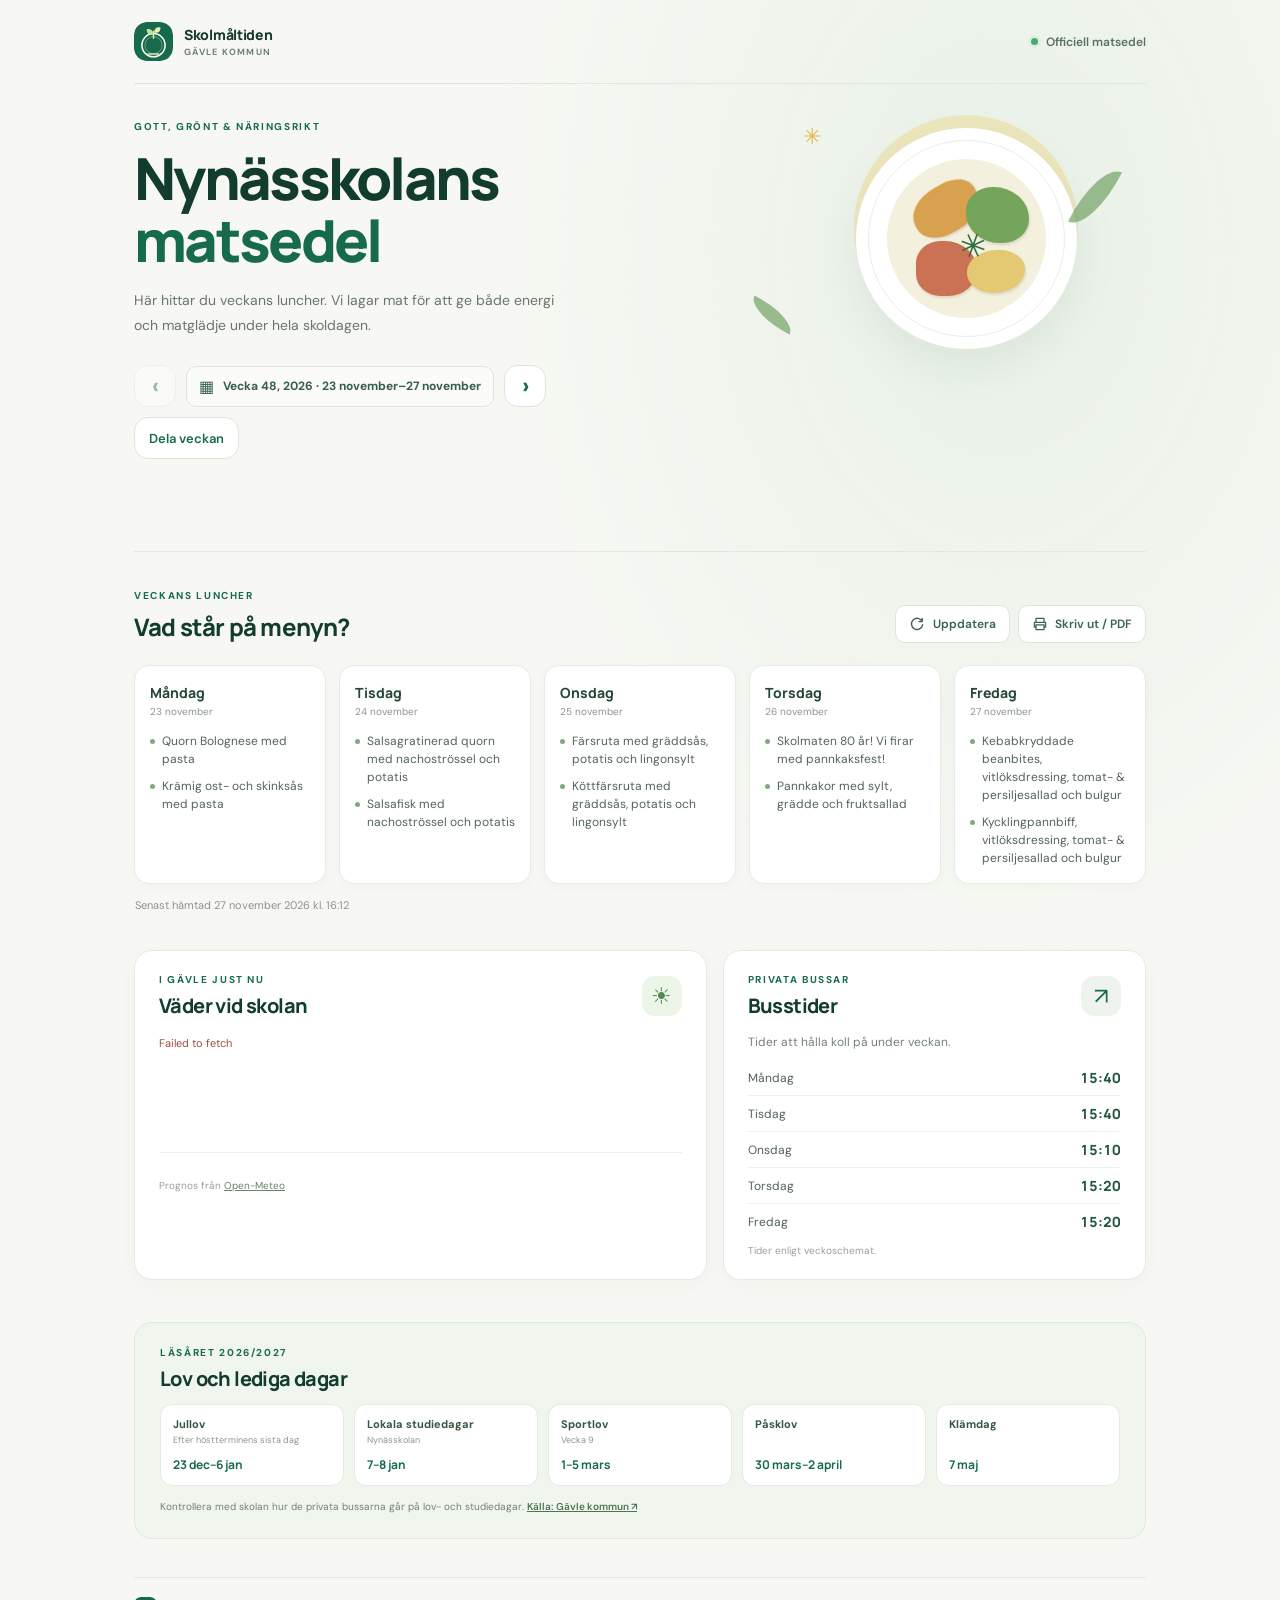
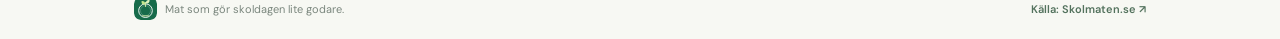
==== index.html @ 7d0b0ed1 "Improve Windows high contrast accessibility" ====
<!doctype html>
<html lang="sv">
<head>
  <meta charset="utf-8">
  <meta name="viewport" content="width=device-width, initial-scale=1">
  <meta name="theme-color" content="#176b4a">
  <link rel="icon" href="assets/nynas-logo.svg" type="image/svg+xml">
  <meta name="description" content="Veckans matsedel för Nynässkolan i Gävle.">
  <title>Matsedel · Nynässkolan</title>
  <link rel="preconnect" href="https://fonts.googleapis.com">
  <link rel="preconnect" href="https://fonts.gstatic.com" crossorigin>
  <link href="https://fonts.googleapis.com/css2?family=DM+Sans:wght@400;500;600;700&family=Manrope:wght@400;500;600;700;800&display=swap" rel="stylesheet">
  <link rel="stylesheet" href="styles.css?v=2026-11-27-high-contrast">
  <script src="app.js?v=2026-11-27-high-contrast" defer></script>
</head>
<body>
  <main class="shell">
    <header class="topbar">
      <a class="brand" href="./" aria-label="Nynässkolans matsedel, startsida">
        <span class="brand-mark" aria-hidden="true"><img src="assets/nynas-logo.svg" alt=""></span>
        <span class="brand-copy"><strong>Skolmåltiden</strong><small>GÄVLE KOMMUN</small></span>
      </a>
      <span class="live"><span></span> Officiell matsedel</span>
    </header>

    <section class="hero" aria-labelledby="page-title">
      <div class="hero-copy">
        <p class="eyebrow">GOTT, GRÖNT &amp; NÄRINGSRIKT</p>
        <h1 id="page-title">Nynässkolans<br><span>matsedel</span></h1>
        <p class="intro">Här hittar du veckans luncher. Vi lagar mat för att ge både energi och matglädje under hela skoldagen.</p>
        <div class="week-picker" aria-label="Välj matsedelsvecka"><button id="previous-week" class="week-arrow" type="button" aria-label="Visa föregående publicerade vecka" disabled>‹</button><div class="week-label"><span class="calendar-icon" aria-hidden="true">▦</span><span id="week-label" aria-live="polite" aria-atomic="true">Hämtar veckans meny…</span></div><button id="next-week" class="week-arrow" type="button" aria-label="Visa nästa publicerade vecka" disabled>›</button><button id="current-week-button" class="current-week-button" type="button" hidden>Den här veckan</button><button id="week-share-button" class="week-share-button" type="button" aria-label="Kopiera länk till den här veckan">Dela veckan</button></div><p id="week-notice" class="week-notice" aria-live="polite"></p><p id="week-share-status" class="week-share-status" role="status" aria-live="polite"></p>
      </div>
      <div class="hero-art" aria-hidden="true">
        <div class="sun"></div><div class="plate"><div class="plate-inner"><span class="food food-one"></span><span class="food food-two"></span><span class="food food-three"></span><span class="food food-four"></span><span class="herb">✳</span></div></div>
        <div class="leaf leaf-one"></div><div class="leaf leaf-two"></div><div class="sparkle">✳</div>
      </div>
    </section>

    <section class="menu-section" aria-labelledby="menu-heading">
      <div class="section-heading"><div><p class="eyebrow">VECKANS LUNCHER</p><h2 id="menu-heading">Vad står på menyn?</h2></div><button id="refresh-button" class="refresh" type="button" aria-label="Uppdatera matsedel och väder"><svg viewBox="0 0 20 20" aria-hidden="true"><path d="M16.5 7A7 7 0 1 0 17 11M16.5 3v4h-4"/></svg><span>Uppdatera</span></button><button id="print-button" class="print-button" type="button" aria-label="Skriv ut matsedeln eller spara som PDF"><svg viewBox="0 0 20 20" aria-hidden="true"><path d="M5 7V3h10v4M5 14H3V8h14v6h-2M5 11h10v6H5z"/></svg><span>Skriv ut / PDF</span></button></div>
      <div id="status" class="status" role="status" aria-live="polite"><span class="spinner"></span> Hämtar senaste matsedeln…</div>
      <div id="menu-grid" class="menu-grid" aria-live="polite"></div>
      <p id="last-updated" class="last-updated"></p>
    </section>

    <section class="extras-section" aria-label="Väder och busstider">
      <div class="extras-grid">
        <section class="info-panel weather-panel" aria-labelledby="weather-heading">
          <div class="panel-heading"><div><p class="eyebrow">I GÄVLE JUST NU</p><h2 id="weather-heading">Väder vid skolan</h2></div><span class="weather-mark" aria-hidden="true">☀</span></div>
          <p id="weather-status" class="weather-status" role="status" aria-live="polite"><span class="spinner"></span> Hämtar vädret…</p>
          <div id="weather-current" class="weather-current"></div>
          <div id="weather-forecast" class="weather-forecast"></div>
          <p class="weather-credit">Prognos från <a href="https://open-meteo.com/" target="_blank" rel="noopener">Open-Meteo</a></p>
        </section>
        <section class="info-panel bus-panel" aria-labelledby="bus-heading">
          <div class="panel-heading"><div><p class="eyebrow">PRIVATA BUSSAR</p><h2 id="bus-heading">Busstider</h2></div><span class="bus-mark" aria-hidden="true">↗</span></div>
          <p class="bus-intro">Tider att hålla koll på under veckan.</p>
          <ul class="bus-list">
            <li><span>Måndag</span><time>15:40</time></li>
            <li><span>Tisdag</span><time>15:40</time></li>
            <li><span>Onsdag</span><time>15:10</time></li>
            <li><span>Torsdag</span><time>15:20</time></li>
            <li><span>Fredag</span><time>15:20</time></li>
          </ul>
          <p class="bus-note">Tider enligt veckoschemat.</p>
        </section>
      </div>
    </section>

    <section class="calendar-section" aria-labelledby="calendar-heading">
      <div class="calendar-panel">
        <div class="section-heading calendar-heading"><div><p class="eyebrow">LÄSÅRET 2026/2027</p><h2 id="calendar-heading">Lov och lediga dagar</h2></div></div>
        <ul class="holiday-list">
          <li><span><strong>Jullov</strong><small>Efter höstterminens sista dag</small></span><time datetime="2026-12-23">23 dec–6 jan</time></li>
          <li><span><strong>Lokala studiedagar</strong><small>Nynässkolan</small></span><time datetime="2027-01-07">7–8 jan</time></li>
          <li><span><strong>Sportlov</strong><small>Vecka 9</small></span><time datetime="2027-03-01">1–5 mars</time></li>
          <li><span><strong>Påsklov</strong></span><time datetime="2027-03-30">30 mars–2 april</time></li>
          <li><span><strong>Klämdag</strong></span><time datetime="2027-05-07">7 maj</time></li>
        </ul>
        <p class="calendar-note">Kontrollera med skolan hur de privata bussarna går på lov- och studiedagar. <a href="https://www.gavle.se/utbildning-och-barnomsorg/grundskola-och-anpassad-grundskola/lov-ledigheter-och-franvaro-inom-grundskola-och-anpassad-grundskola/lasarsdata/" target="_blank" rel="noopener">Källa: Gävle kommun ↗</a></p>
      </div>
    </section>

    <footer><img class="footer-logo" src="assets/nynas-logo.svg" alt=""><span>Mat som gör skoldagen lite godare.</span><a href="https://skolmaten.se/api/4/rss/week/nynasskolan?locale=sv" target="_blank" rel="noopener">Källa: Skolmaten.se ↗</a></footer>
  </main>
</body>
</html>
---- styles.css ----
:root{font-family:"DM Sans",sans-serif;color:#173b2e;background:#f7f8f3;font-synthesis:none;text-rendering:optimizeLegibility;--green:#176b4a;--deep:#123d2e;--muted:#748078;--line:#e6eae3}*{box-sizing:border-box}body{margin:0;min-width:320px;background:radial-gradient(ellipse at 78% 15%,#e8f1e7 0,transparent 36%),#f7f8f3}.shell{max-width:1120px;margin:auto;padding:0 54px}.topbar{height:84px;display:flex;align-items:center;justify-content:space-between;border-bottom:1px solid #dfe7dc}.brand{display:flex;align-items:center;gap:11px;color:inherit;text-decoration:none}.brand-mark{display:grid;place-items:center;width:39px;height:39px;background:#e2eee3;border-radius:13px}.brand-mark svg{width:23px;stroke:var(--green);stroke-width:2;fill:none;stroke-linecap:round;stroke-linejoin:round}.brand-copy{display:flex;flex-direction:column;gap:2px}.brand-copy strong{font:800 14px Manrope,sans-serif;letter-spacing:-.3px}.brand-copy small{font-size:9px;letter-spacing:1.25px;color:#718078;font-weight:700}.live{display:flex;align-items:center;gap:8px;color:#597065;font-size:12px;font-weight:600}.live span{width:7px;height:7px;background:#51a774;border-radius:50%;box-shadow:0 0 0 3px #dcefe1}.hero{min-height:325px;display:flex;position:relative;align-items:center;overflow:hidden;border-bottom:1px solid #e0e8df}.hero-copy{position:relative;z-index:2;padding:36px 0 43px;max-width:510px}.eyebrow{margin:0 0 14px;color:var(--green);font-size:10px;font-weight:700;letter-spacing:1.65px}.hero h1{font:800 clamp(38px,5.2vw,58px)/1.07 Manrope,sans-serif;letter-spacing:-2.7px;margin:0;color:var(--deep)}.hero h1 span{color:var(--green)}.intro{max-width:440px;font-size:14px;line-height:1.75;color:#68766e;margin:17px 0 19px}.week-label{display:inline-flex;align-items:center;gap:9px;border:1px solid #dce6dc;border-radius:10px;background:#fff9;padding:9px 12px;color:#365e49;font-size:12px;font-weight:700}.calendar-icon{font-size:16px}.hero-art{position:absolute;width:410px;height:310px;right:11px;top:1px}.sun{position:absolute;width:224px;height:224px;background:#f0d887;border-radius:50%;top:30px;right:57px;opacity:.45}.plate{position:absolute;width:221px;height:221px;border-radius:50%;background:#fff;box-shadow:0 16px 45px #274b3014;right:58px;top:43px;display:grid;place-items:center}.plate:before{content:"";position:absolute;inset:12px;border:1px solid #e9eee7;border-radius:50%}.plate-inner{position:relative;width:159px;height:159px;border-radius:50%;background:#f4f0de;overflow:hidden}.food{position:absolute;display:block;border-radius:50%;filter:drop-shadow(1px 2px 1px #3d392222)}.food-one{width:70px;height:48px;background:#d8a14f;left:24px;top:26px;transform:rotate(-29deg);border-radius:50% 38% 48% 42%}.food-two{width:63px;height:56px;background:#75a55b;right:17px;top:28px;border-radius:42% 56% 42% 53%}.food-three{width:61px;height:55px;background:#cc7254;left:29px;bottom:22px;border-radius:42% 55% 50% 42%}.food-four{width:58px;height:43px;background:#e4c872;right:21px;bottom:25px;border-radius:52% 44% 55% 46%}.herb{position:absolute;left:72px;top:65px;font-size:33px;color:#336e45;transform:rotate(20deg)}.leaf{position:absolute;background:#78a66a;width:26px;height:68px;border-radius:100% 0 100% 0;opacity:.72;transform:rotate(27deg)}.leaf-one{right:27px;top:78px}.leaf-two{right:350px;top:196px;transform:rotate(-63deg) scale(.72)}.sparkle{position:absolute;right:314px;top:37px;color:#e0b94f;font-size:22px}.menu-section{padding:37px 0 32px}.section-heading{display:flex;align-items:end;justify-content:space-between;margin-bottom:22px}.section-heading .eyebrow{margin-bottom:8px}.section-heading h2{margin:0;font:750 24px Manrope,sans-serif;letter-spacing:-.8px;color:var(--deep)}.refresh{display:inline-flex;align-items:center;gap:8px;background:#fff;border:1px solid #dce5dd;border-radius:10px;padding:10px 13px;color:#37644b;font:600 12px "DM Sans",sans-serif;cursor:pointer;transition:all .18s}.refresh:hover{border-color:#89ad94;background:#f2f7f1}.refresh:disabled{opacity:.55;cursor:wait}.refresh svg{width:16px;height:16px;fill:none;stroke:currentColor;stroke-width:1.7;stroke-linecap:round;stroke-linejoin:round}.menu-grid{display:grid;grid-template-columns:repeat(5,minmax(0,1fr));gap:13px}.day-card{min-height:182px;background:#fff;border:1px solid #e7ebe5;border-radius:15px;padding:17px 15px 16px;box-shadow:0 3px 12px #193a2107;display:flex;flex-direction:column;transition:transform .2s,box-shadow .2s}.day-card:hover{transform:translateY(-3px);box-shadow:0 9px 22px #193a2110}.day-card.today{border-color:#a9cbb1;box-shadow:0 0 0 2px #e5f1e5}.day-top{display:flex;align-items:center;justify-content:space-between;margin-bottom:14px}.day-name{font:750 14px Manrope,sans-serif;color:#254837}.today-badge{font-size:9px;color:#fff;background:#39835c;padding:4px 7px;border-radius:99px;font-weight:700}.day-date{font-size:10px;color:#8a968d;margin-top:3px}.meal-list{list-style:none;padding:0;margin:0;display:flex;flex-direction:column;gap:9px}.meal-list li{font-size:12px;line-height:1.5;color:#53645a;padding-left:12px;position:relative}.meal-list li:before{content:"";position:absolute;left:0;top:.55em;width:5px;height:5px;border-radius:50%;background:#80aa7c}.day-empty{font-size:12px;line-height:1.6;color:#879188;margin:0}.status{margin:0 0 14px;padding:14px 16px;border-radius:11px;background:#edf4ed;color:#466850;font-size:13px;display:flex;align-items:center;gap:10px}.status:empty{display:none}.status.error{background:#fff0ec;color:#9d402d;border:1px solid #f3d2ca}.status.success{display:none}.spinner{width:15px;height:15px;border:2px solid #c8ddca;border-top-color:#39835c;border-radius:50%;animation:spin .8s linear infinite}@keyframes spin{to{transform:rotate(360deg)}}.last-updated{font-size:11px;color:#8a958c;margin:14px 1px 0;min-height:15px}footer{min-height:62px;border-top:1px solid #e0e8df;display:flex;align-items:center;gap:8px;color:#7b877e;font-size:11px}footer a{margin-left:auto;color:#53725d;text-decoration:none;font-weight:600}footer a:hover{text-decoration:underline}.footer-mark{color:#79a77d;font-size:16px}@media(max-width:900px){.shell{padding:0 32px}.hero-art{right:-67px;opacity:.75}.hero-copy{max-width:470px}.menu-grid{grid-template-columns:repeat(3,minmax(0,1fr))}}@media(max-width:620px){.shell{padding:0 19px}.topbar{height:70px}.live{font-size:10px}.hero{min-height:300px}.hero-copy{padding:31px 0 34px;max-width:100%}.hero h1{font-size:43px}.intro{max-width:365px;font-size:13px;padding-right:28px}.hero-art{width:250px;height:190px;right:-108px;top:42px;opacity:.22}.plate{width:172px;height:172px;right:40px;top:8px}.plate-inner{transform:scale(.77)}.sun{width:175px;height:175px;right:39px;top:2px}.menu-section{padding-top:30px}.section-heading h2{font-size:20px}.refresh{padding:9px 10px}.refresh span{display:none}.menu-grid{grid-template-columns:repeat(2,minmax(0,1fr));gap:10px}.day-card{min-height:174px;padding:15px 13px}.day-name{font-size:13px}.meal-list li{font-size:11px}footer{flex-wrap:wrap;padding:13px 0;line-height:1.5}footer a{margin-left:auto}}@media(max-width:370px){.hero h1{font-size:37px}.menu-grid{gap:8px}.day-card{padding:13px 11px}}

.extras-section{padding:5px 0 42px}.extras-grid{display:grid;grid-template-columns:1.15fr .85fr;gap:16px}.info-panel{background:#fff;border:1px solid #e5ebe3;border-radius:18px;padding:22px 24px;box-shadow:0 5px 20px #193a2108}.panel-heading{display:flex;align-items:center;justify-content:space-between}.panel-heading .eyebrow{margin:0 0 6px}.panel-heading h2{font:750 20px Manrope,sans-serif;letter-spacing:-.6px;color:var(--deep);margin:0}.weather-mark,.bus-mark{display:grid;place-items:center;width:40px;height:40px;border-radius:13px;background:#edf5e9;color:#518a55;font-size:23px}.bus-mark{background:#eef3ee;color:var(--green)}.weather-status{font-size:11px;color:#849188;margin:17px 0 9px;min-height:16px}.weather-error{color:#9a4d3f}.weather-current{display:flex;align-items:center;gap:15px;min-height:83px}.current-weather-icon{font-size:44px}.current-weather-detail{display:flex;align-items:baseline;gap:8px;flex-wrap:wrap}.current-weather-detail strong{font:800 32px Manrope,sans-serif;color:var(--deep);letter-spacing:-1.5px}.current-weather-detail span{font-size:13px;font-weight:700;color:#375a46}.current-weather-detail small{flex-basis:100%;font-size:11px;color:#7e8a81}.weather-forecast{display:grid;grid-template-columns:repeat(5,minmax(0,1fr));gap:6px;border-top:1px solid #edf0eb;padding-top:14px;margin-top:8px}.forecast-day{display:flex;flex-direction:column;align-items:center;gap:6px;color:#647269;font-size:10px}.forecast-day>span:first-child{text-transform:capitalize}.forecast-icon{font-size:19px}.forecast-temps{font-size:9px;color:#415d4b;font-weight:700;white-space:nowrap}.weather-credit,.bus-note{margin:12px 0 0;color:#96a098;font-size:10px}.weather-credit a{color:#66836d}.bus-intro{font-size:12px;color:#758279;margin:15px 0 10px}.bus-list{list-style:none;padding:0;margin:0}.bus-list li{display:flex;justify-content:space-between;align-items:center;padding:8px 0;border-bottom:1px solid #edf0eb;font-size:12px;color:#526258}.bus-list li:last-child{border-bottom:0}.bus-list time{font:750 14px Manrope,sans-serif;color:#24563d;font-variant-numeric:tabular-nums}.bus-note{margin-top:5px}
@media(max-width:700px){.extras-grid{grid-template-columns:1fr}.extras-section{padding-bottom:30px}.info-panel{padding:20px}.bus-list li{padding:10px 0}}

/* Extra actions and school calendar */
.print-button{display:inline-flex;align-items:center;gap:7px;background:#fff;border:1px solid #dce5dd;border-radius:10px;padding:10px 13px;color:#37644b;font:600 12px "DM Sans",sans-serif;cursor:pointer;transition:all .18s}.print-button:hover{border-color:#89ad94;background:#f2f7f1}.print-button svg{width:16px;height:16px;fill:none;stroke:currentColor;stroke-width:1.6;stroke-linecap:round;stroke-linejoin:round}.today-badge{font-size:8px;letter-spacing:.25px;padding:5px 7px;white-space:nowrap;background:#176b4a}.today.day-card{border:2px solid #75aa80;background:linear-gradient(180deg,#f5faf3,#fff 52%);box-shadow:0 0 0 3px #e2efe1,0 7px 18px #193a210c}.forecast-rain{font-size:9px;color:#688476;white-space:nowrap}.calendar-section{padding:0 0 38px}.calendar-panel{background:#f0f5ed;border:1px solid #e0e9dd;border-radius:18px;padding:23px 25px}.calendar-heading{margin-bottom:12px}.calendar-heading .eyebrow{margin-bottom:6px}.calendar-heading h2{font:750 20px Manrope,sans-serif;color:var(--deep);margin:0;letter-spacing:-.6px}.holiday-list{list-style:none;padding:0;margin:0;display:grid;grid-template-columns:repeat(5,minmax(0,1fr));gap:10px}.holiday-list li{min-height:78px;padding:12px;background:#fff;border:1px solid #e3eae1;border-radius:12px;display:flex;flex-direction:column;justify-content:space-between;gap:10px}.holiday-list li span{display:flex;flex-direction:column;gap:3px}.holiday-list strong{font-size:11px;color:#375541}.holiday-list small{font-size:9px;color:#8b978e}.holiday-list time{font:700 12px Manrope,sans-serif;color:#176b4a;white-space:nowrap}.calendar-note{margin:13px 0 0;font-size:10px;line-height:1.6;color:#738176}.calendar-note a{color:#4d7457;font-weight:600}.section-heading{gap:8px}.section-heading>div:first-child{margin-right:auto}
@media(max-width:900px){.holiday-list{grid-template-columns:repeat(3,minmax(0,1fr))}}
@media(max-width:620px){.print-button{padding:9px 10px}.print-button span{display:none}.today-badge{font-size:7px;padding:4px 5px}.holiday-list{grid-template-columns:repeat(2,minmax(0,1fr))}.calendar-panel{padding:19px}.calendar-section{padding-bottom:28px}}
@media print{body,body *{color:#111!important;background:#fff!important;box-shadow:none!important;text-shadow:none!important}.shell{max-width:none;padding:0 12px}.topbar{height:auto;padding:10px 0}.hero{min-height:0}.hero-copy{padding:14px 0}.hero-art,.refresh,.print-button,.weather-mark,.bus-mark,.weather-status,.weather-credit,.footer-mark,footer a{display:none!important}.menu-section{padding:12px 0}.menu-grid{grid-template-columns:repeat(5,minmax(0,1fr));gap:7px}.day-card{min-height:0;padding:10px;border:1px solid #bbb;break-inside:avoid}.today.day-card{border:2px solid #333}.extras-section{padding:8px 0}.extras-grid{grid-template-columns:1.15fr .85fr;gap:8px}.info-panel,.calendar-panel{padding:12px;border:1px solid #bbb;break-inside:avoid}.calendar-section{padding:6px 0}.holiday-list{grid-template-columns:repeat(5,minmax(0,1fr));gap:5px}.holiday-list li{min-height:0;padding:7px}.meal-list li,.bus-list li{font-size:10px}footer{padding:8px 0;font-size:10px}a{text-decoration:none!important}}

.brand-mark{overflow:hidden}.brand-mark img{display:block;width:39px;height:39px;border-radius:13px}.footer-logo{width:23px;height:23px;border-radius:7px;vertical-align:middle}@media print{.footer-logo{display:inline-block!important}}

@media(max-width:540px){.hero{min-height:0}.hero-copy{padding:24px 0 26px}.hero-art{display:none}.hero h1{font-size:39px;letter-spacing:-2px}.intro{max-width:100%;padding-right:0}.menu-grid{grid-template-columns:1fr;gap:9px}.day-card{min-height:0;padding:15px 16px}.day-top{margin-bottom:9px}.meal-list{gap:7px}.meal-list li{font-size:13px;line-height:1.55}.today-badge{font-size:8px}.section-heading h2{font-size:19px}.weather-forecast{gap:2px}.forecast-temps,.forecast-rain{font-size:8px}.holiday-list{grid-template-columns:repeat(2,minmax(0,1fr))}.topbar{gap:9px}.brand-copy strong{font-size:13px}.brand-copy small{font-size:8px;letter-spacing:1px}}

@media(max-width:540px){.section-heading{flex-wrap:wrap;justify-content:flex-end;align-items:center}.section-heading>div:first-child{flex:1 0 100%;margin-right:0;margin-bottom:6px}.refresh span,.print-button span{display:inline}.refresh,.print-button{padding:9px 11px;font-size:11px;gap:6px}}

@media(max-width:760px){.hero{min-height:0}.hero-copy{max-width:100%;padding:30px 0 34px}.hero-art{display:none}.menu-grid{grid-template-columns:repeat(2,minmax(0,1fr))}}
@media(max-width:540px){.menu-grid{grid-template-columns:1fr}}

:focus-visible{outline:3px solid #c99529;outline-offset:3px;border-radius:7px}
@media(prefers-reduced-motion:reduce){*,*::before,*::after{scroll-behavior:auto!important;animation:none!important;transition:none!important}.spinner{animation:none!important}}

@media(prefers-color-scheme:dark){
:root{color:#e1ece4;background:#101811;--green:#83c494;--deep:#e2efe5;--muted:#a9b9ad;--line:#35463a}
body{color:#e1ece4;background:radial-gradient(ellipse at 78% 15%,#1c3021 0,transparent 36%),#101811}
.topbar,.hero{border-color:#304035}
.brand-mark{background:#263b2b}
.brand-copy small,.live{color:#adbbb1}
.live span{background:#79c88d;box-shadow:0 0 0 3px #284631}
.hero h1{color:#e2efe5}.hero h1 span{color:#83c494}.intro{color:#b0beb4}
.week-label{background:#1c2a20;border-color:#394d3d;color:#c1d8c6}
.section-heading h2,.calendar-heading h2{color:#dfebe2}
.refresh,.print-button{background:#1a261e;border-color:#3a4b3d;color:#c1d9c6}
.refresh:hover,.print-button:hover{background:#24362a;border-color:#5b8063}
.day-card{background:#1a251e;border-color:#354438}.day-name{color:#d8e6db}.day-date{color:#a0afa5}
.meal-list li{color:#d0ddd3}.day-empty{color:#aab7ad}
.day-card.today{background:linear-gradient(180deg,#203526,#1a251e 55%);border-color:#75aa80;box-shadow:0 0 0 3px #203527,0 7px 18px #0004}
.today-badge{background:#39835c;color:#fff}
.status{background:#1e2d22;color:#c4d9c8}.status.error{background:#3a2420;color:#ffc2ad;border-color:#694139}
.last-updated{color:#9ba99f}
.info-panel,.calendar-panel{background:#1a261e;border-color:#35463a}
.panel-heading h2{color:#dfebe2}.weather-status,.bus-intro,.calendar-note{color:#aab8ae}
.weather-mark,.bus-mark{background:#263a2a;color:#a8d4b0}
.current-weather-detail strong{color:#e1ece4}.current-weather-detail span{color:#b9d8c0}.current-weather-detail small{color:#abb9ae}
.forecast-day{color:#b5c1b8}.forecast-temps{color:#d0e1d3}.forecast-rain{color:#a9c5af}
.bus-list li{color:#c2cec5;border-color:#344438}.bus-list time{color:#a7d1af}
.holiday-list li{background:#202d24;border-color:#3a4a3d}.holiday-list strong{color:#d5e4d8}.holiday-list small{color:#a2b0a5}.holiday-list time{color:#9dd2a7}
.calendar-note a,.weather-credit a{color:#a2d0a9}
.weather-credit,.bus-note{color:#9eaca1}
footer{border-color:#334439;color:#aab8ae}footer a{color:#a3d0aa}
}


/* Veckonavigering */
.week-picker{display:flex;align-items:center;gap:10px;flex-wrap:wrap;margin-top:28px}
.week-picker .week-label{margin:0}
.week-arrow,.current-week-button,.week-share-button{min-width:42px;height:42px;border:1px solid #dce5dc;border-radius:14px;background:#fff;color:var(--green);font:700 24px/1 "DM Sans",sans-serif;cursor:pointer;transition:background .18s,border-color .18s,transform .18s}
.week-arrow:hover:not(:disabled),.current-week-button:hover,.week-share-button:hover{background:#edf5ed;border-color:#94b89a}
.week-arrow:active:not(:disabled){transform:scale(.96)}
.week-arrow:disabled{opacity:.42;cursor:not-allowed}
.current-week-button{font-size:13px;padding:0 14px}
.week-notice{min-height:20px;margin:9px 0 0 2px;color:var(--muted);font-size:12px}
.week-picker button:focus-visible{outline:3px solid #5c9b71;outline-offset:3px}
@media(max-width:540px){.week-picker{gap:7px}.week-arrow,.current-week-button{height:38px;min-width:38px;border-radius:12px}.current-week-button{padding:0 10px}.week-label{font-size:13px}}
@media(prefers-color-scheme:dark){.week-arrow,.current-week-button{background:#1a261e;border-color:#3a4b3d;color:#c1d9c6}.week-arrow:hover:not(:disabled),.current-week-button:hover{background:#24362a;border-color:#5b8063}.week-notice{color:#aab8ae}}
@media print{.week-picker,.week-notice{display:none}}

.week-share-button{height:42px;padding:0 14px;border:1px solid #dce5dc;border-radius:14px;background:#fff;color:var(--green);font:600 13px "DM Sans",sans-serif;cursor:pointer;transition:background .18s,border-color .18s}
.week-share-button:focus-visible{outline:3px solid #5c9b71;outline-offset:3px}
.week-share-status{min-height:18px;margin:2px 0 0 2px;color:var(--green);font-size:12px}
@media(max-width:540px){.week-share-button{height:38px;padding:0 10px;border-radius:12px}}
@media(prefers-color-scheme:dark){.week-share-button{background:#1a261e;border-color:#3a4b3d;color:#c1d9c6}.week-share-button:hover{background:#24362a;border-color:#5b8063}.week-share-status{color:#a9d1b0}}
@media print{.week-share-button,.week-share-status{display:none}}

.week-share-button:disabled{opacity:.5;cursor:not-allowed}

.bus-list li.bus-today{margin-inline:-10px;padding-inline:10px;background:#edf5ed;border-bottom-color:transparent;border-radius:10px;color:#173b2e;font-weight:700}
.bus-today-label{margin-left:auto;margin-right:10px;padding:3px 7px;border-radius:999px;background:#dceede;color:#176b4a;font-size:10px;font-weight:700}
@media(prefers-color-scheme:dark){.bus-list li.bus-today{background:#24382a;border-bottom-color:transparent;color:#e1ece4}.bus-today-label{background:#365a3d;color:#d0ebd4}}

@page{size:A4 portrait;margin:14mm}
@media print{
  .week-picker{display:flex!important;flex-wrap:nowrap;margin:6px 0 10px}
  .week-picker .week-label{display:flex!important;margin:0}
  .week-picker button,.week-notice,.week-share-status{display:none!important}
  .extras-section,.calendar-section{display:none!important}
  .menu-grid{grid-template-columns:repeat(2,minmax(0,1fr));gap:9px}
  .day-card{break-inside:avoid;page-break-inside:avoid}
  .section-heading{margin-bottom:10px}
}

@media(forced-colors:active){
  body,.shell{background:Canvas;color:CanvasText}
  .topbar,.day-card,.info-panel,.calendar-panel,.holiday-list li,.status,.week-arrow,.current-week-button,.week-share-button,.refresh,.print-button{background:Canvas;color:CanvasText;border:1px solid CanvasText}
  .brand,.brand-copy strong,.live,.day-name,.day-date,.meal-list li,.day-empty,.last-updated,.week-notice,.weather-status,.bus-intro,.bus-list li,.bus-note,.calendar-note,.holiday-list strong,.holiday-list small,.holiday-list time,.panel-heading h2,.section-heading h2{color:CanvasText}
  .week-arrow,.current-week-button,.week-share-button,.refresh,.print-button{background:ButtonFace;color:ButtonText;border-color:ButtonText}
  .week-arrow:disabled{opacity:1;color:GrayText;border-color:GrayText}
  .day-card.today{outline:3px solid Highlight;outline-offset:1px}
  .today-badge,.bus-today-label{background:Highlight;color:HighlightText;border:1px solid Highlight}
  .status.error{background:Mark;color:MarkText;border-color:Mark}
  a,.calendar-note a,.weather-credit a,footer a{color:LinkText;text-decoration:underline}
  .spinner{border-color:CanvasText;border-top-color:Highlight}
}
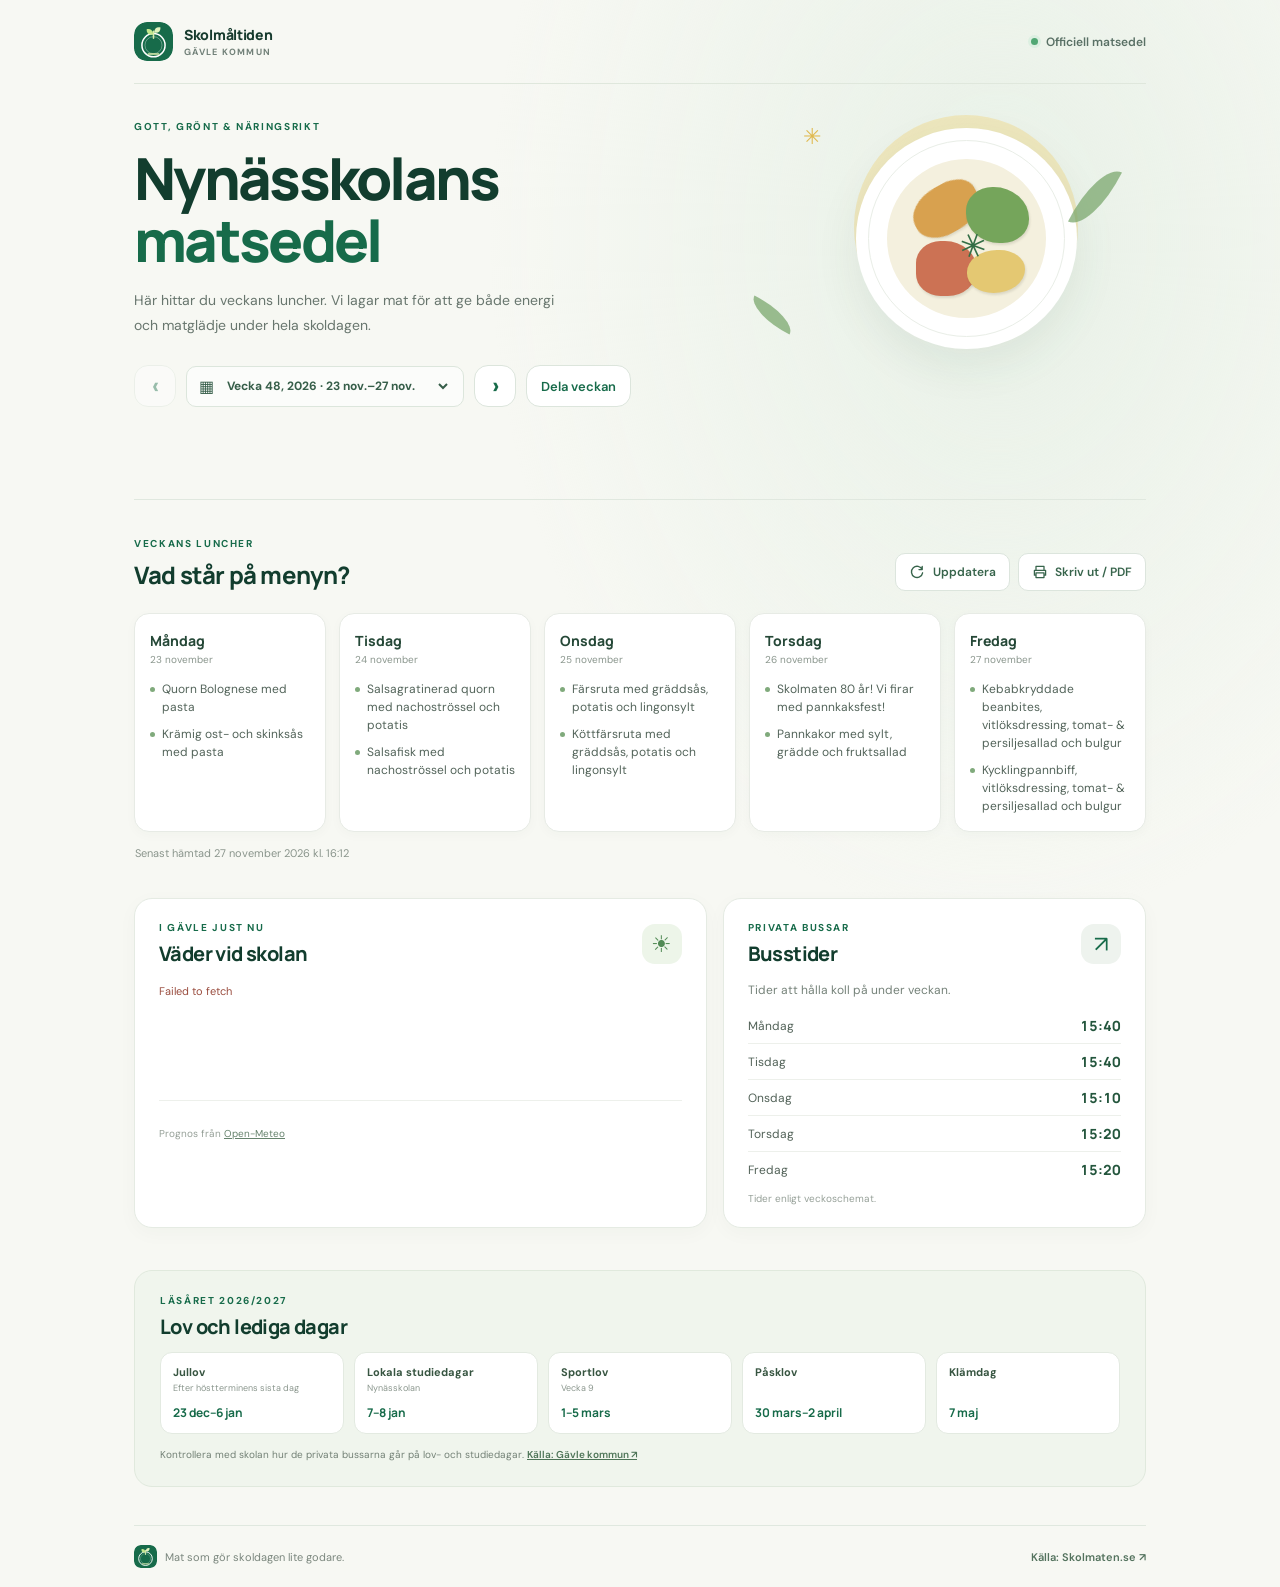
==== commit f6d81fb5: "Add direct menu week selection" ====
--- a/index.html
+++ b/index.html
@@ -10,8 +10,8 @@
   <link rel="preconnect" href="https://fonts.googleapis.com">
   <link rel="preconnect" href="https://fonts.gstatic.com" crossorigin>
   <link href="https://fonts.googleapis.com/css2?family=DM+Sans:wght@400;500;600;700&family=Manrope:wght@400;500;600;700;800&display=swap" rel="stylesheet">
-  <link rel="stylesheet" href="styles.css?v=2026-11-27-high-contrast">
-  <script src="app.js?v=2026-11-27-high-contrast" defer></script>
+  <link rel="stylesheet" href="styles.css?v=2026-11-27-week-select">
+  <script src="app.js?v=2026-11-27-week-select" defer></script>
 </head>
 <body>
   <main class="shell">
@@ -28,7 +28,7 @@
         <p class="eyebrow">GOTT, GRÖNT &amp; NÄRINGSRIKT</p>
         <h1 id="page-title">Nynässkolans<br><span>matsedel</span></h1>
         <p class="intro">Här hittar du veckans luncher. Vi lagar mat för att ge både energi och matglädje under hela skoldagen.</p>
-        <div class="week-picker" aria-label="Välj matsedelsvecka"><button id="previous-week" class="week-arrow" type="button" aria-label="Visa föregående publicerade vecka" disabled>‹</button><div class="week-label"><span class="calendar-icon" aria-hidden="true">▦</span><span id="week-label" aria-live="polite" aria-atomic="true">Hämtar veckans meny…</span></div><button id="next-week" class="week-arrow" type="button" aria-label="Visa nästa publicerade vecka" disabled>›</button><button id="current-week-button" class="current-week-button" type="button" hidden>Den här veckan</button><button id="week-share-button" class="week-share-button" type="button" aria-label="Kopiera länk till den här veckan">Dela veckan</button></div><p id="week-notice" class="week-notice" aria-live="polite"></p><p id="week-share-status" class="week-share-status" role="status" aria-live="polite"></p>
+        <div class="week-picker" aria-label="Välj matsedelsvecka"><button id="previous-week" class="week-arrow" type="button" aria-label="Visa föregående publicerade vecka" disabled>‹</button><div class="week-label"><span class="calendar-icon" aria-hidden="true">▦</span><select id="week-select" class="week-select" aria-label="Välj en publicerad matsedelsvecka" aria-live="polite" disabled><option value="">Hämtar veckans meny…</option></select></div><button id="next-week" class="week-arrow" type="button" aria-label="Visa nästa publicerade vecka" disabled>›</button><button id="current-week-button" class="current-week-button" type="button" hidden>Den här veckan</button><button id="week-share-button" class="week-share-button" type="button" aria-label="Kopiera länk till den här veckan">Dela veckan</button></div><p id="week-notice" class="week-notice" aria-live="polite"></p><p id="week-share-status" class="week-share-status" role="status" aria-live="polite"></p>
       </div>
       <div class="hero-art" aria-hidden="true">
         <div class="sun"></div><div class="plate"><div class="plate-inner"><span class="food food-one"></span><span class="food food-two"></span><span class="food food-three"></span><span class="food food-four"></span><span class="herb">✳</span></div></div>
--- a/styles.css
+++ b/styles.css
@@ -102,3 +102,9 @@
   a,.calendar-note a,.weather-credit a,footer a{color:LinkText;text-decoration:underline}
   .spinner{border-color:CanvasText;border-top-color:Highlight}
 }
+
+.week-select{min-width:0;max-width:min(72vw,360px);border:0;padding:0 18px 0 0;background:transparent;color:inherit;font:inherit;font-weight:700;cursor:pointer}
+.week-select:focus-visible{outline:3px solid #5c9b71;outline-offset:4px}
+.week-select option{background:#fff;color:#173b2e}
+@media(prefers-color-scheme:dark){.week-select option{background:#1a261e;color:#dfebe2}}
+@media(forced-colors:active){.week-select,.week-select option{background:Canvas;color:CanvasText}}
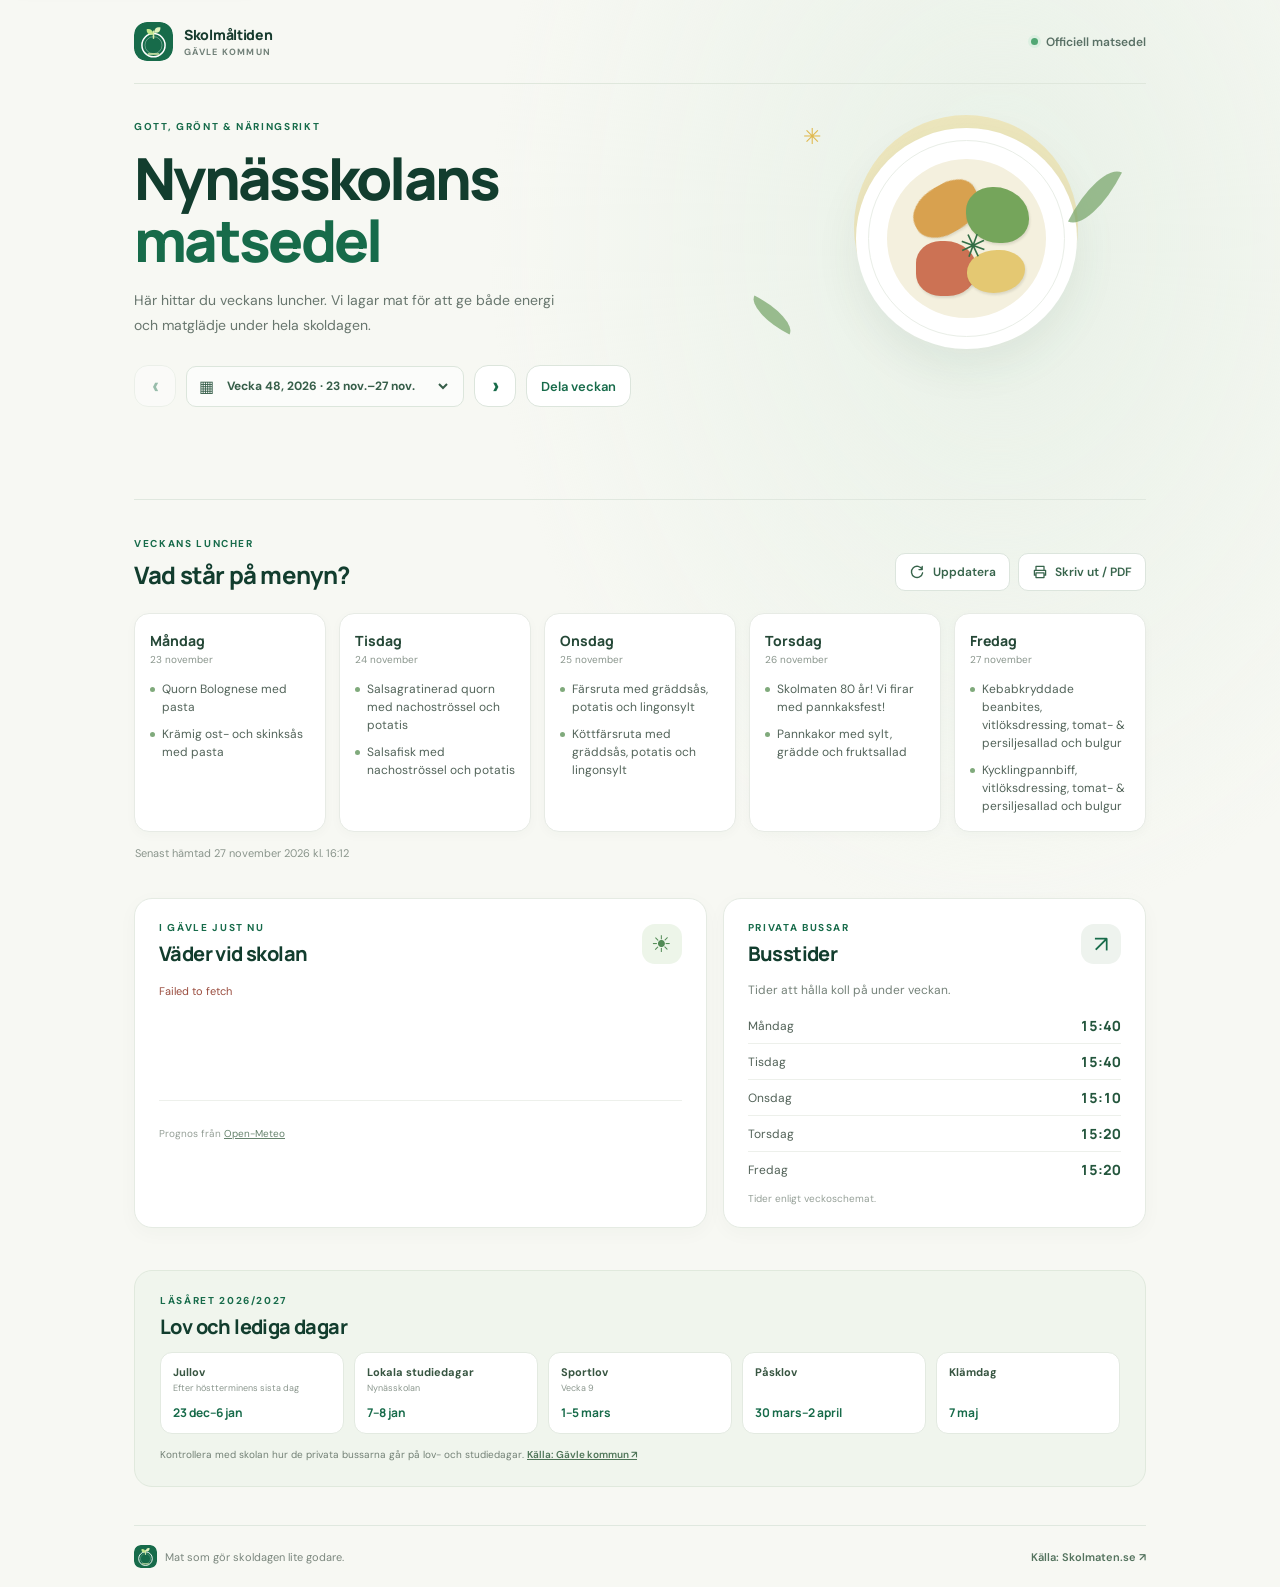
==== commit 46f3e91a: "Add a keyboard skip link to the menu" ====
--- a/index.html
+++ b/index.html
@@ -10,10 +10,11 @@
   <link rel="preconnect" href="https://fonts.googleapis.com">
   <link rel="preconnect" href="https://fonts.gstatic.com" crossorigin>
   <link href="https://fonts.googleapis.com/css2?family=DM+Sans:wght@400;500;600;700&family=Manrope:wght@400;500;600;700;800&display=swap" rel="stylesheet">
-  <link rel="stylesheet" href="styles.css?v=2026-11-27-week-select">
-  <script src="app.js?v=2026-11-27-week-select" defer></script>
+  <link rel="stylesheet" href="styles.css?v=2026-11-27-skip-link">
+  <script src="app.js?v=2026-11-27-skip-link" defer></script>
 </head>
 <body>
+  <a class="skip-link" href="#menu-heading">Hoppa till veckans matsedel</a>
   <main class="shell">
     <header class="topbar">
       <a class="brand" href="./" aria-label="Nynässkolans matsedel, startsida">
@@ -37,7 +38,7 @@
     </section>
 
     <section class="menu-section" aria-labelledby="menu-heading">
-      <div class="section-heading"><div><p class="eyebrow">VECKANS LUNCHER</p><h2 id="menu-heading">Vad står på menyn?</h2></div><button id="refresh-button" class="refresh" type="button" aria-label="Uppdatera matsedel och väder"><svg viewBox="0 0 20 20" aria-hidden="true"><path d="M16.5 7A7 7 0 1 0 17 11M16.5 3v4h-4"/></svg><span>Uppdatera</span></button><button id="print-button" class="print-button" type="button" aria-label="Skriv ut matsedeln eller spara som PDF"><svg viewBox="0 0 20 20" aria-hidden="true"><path d="M5 7V3h10v4M5 14H3V8h14v6h-2M5 11h10v6H5z"/></svg><span>Skriv ut / PDF</span></button></div>
+      <div class="section-heading"><div><p class="eyebrow">VECKANS LUNCHER</p><h2 id="menu-heading" tabindex="-1">Vad står på menyn?</h2></div><button id="refresh-button" class="refresh" type="button" aria-label="Uppdatera matsedel och väder"><svg viewBox="0 0 20 20" aria-hidden="true"><path d="M16.5 7A7 7 0 1 0 17 11M16.5 3v4h-4"/></svg><span>Uppdatera</span></button><button id="print-button" class="print-button" type="button" aria-label="Skriv ut matsedeln eller spara som PDF"><svg viewBox="0 0 20 20" aria-hidden="true"><path d="M5 7V3h10v4M5 14H3V8h14v6h-2M5 11h10v6H5z"/></svg><span>Skriv ut / PDF</span></button></div>
       <div id="status" class="status" role="status" aria-live="polite"><span class="spinner"></span> Hämtar senaste matsedeln…</div>
       <div id="menu-grid" class="menu-grid" aria-live="polite"></div>
       <p id="last-updated" class="last-updated"></p>
--- a/styles.css
+++ b/styles.css
@@ -108,3 +108,8 @@
 .week-select option{background:#fff;color:#173b2e}
 @media(prefers-color-scheme:dark){.week-select option{background:#1a261e;color:#dfebe2}}
 @media(forced-colors:active){.week-select,.week-select option{background:Canvas;color:CanvasText}}
+
+.skip-link{position:absolute;top:10px;left:10px;z-index:1000;transform:translateY(-160%);padding:11px 14px;border-radius:10px;background:#123d2e;color:#fff;font-weight:700;text-decoration:none;box-shadow:0 4px 14px #0003}
+.skip-link:focus{transform:translateY(0);outline:3px solid #5c9b71;outline-offset:3px}
+@media(forced-colors:active){.skip-link{background:Canvas;color:CanvasText;border:2px solid CanvasText}.skip-link:focus{background:Highlight;color:HighlightText;border-color:Highlight}}
+@media print{.skip-link{display:none!important}}
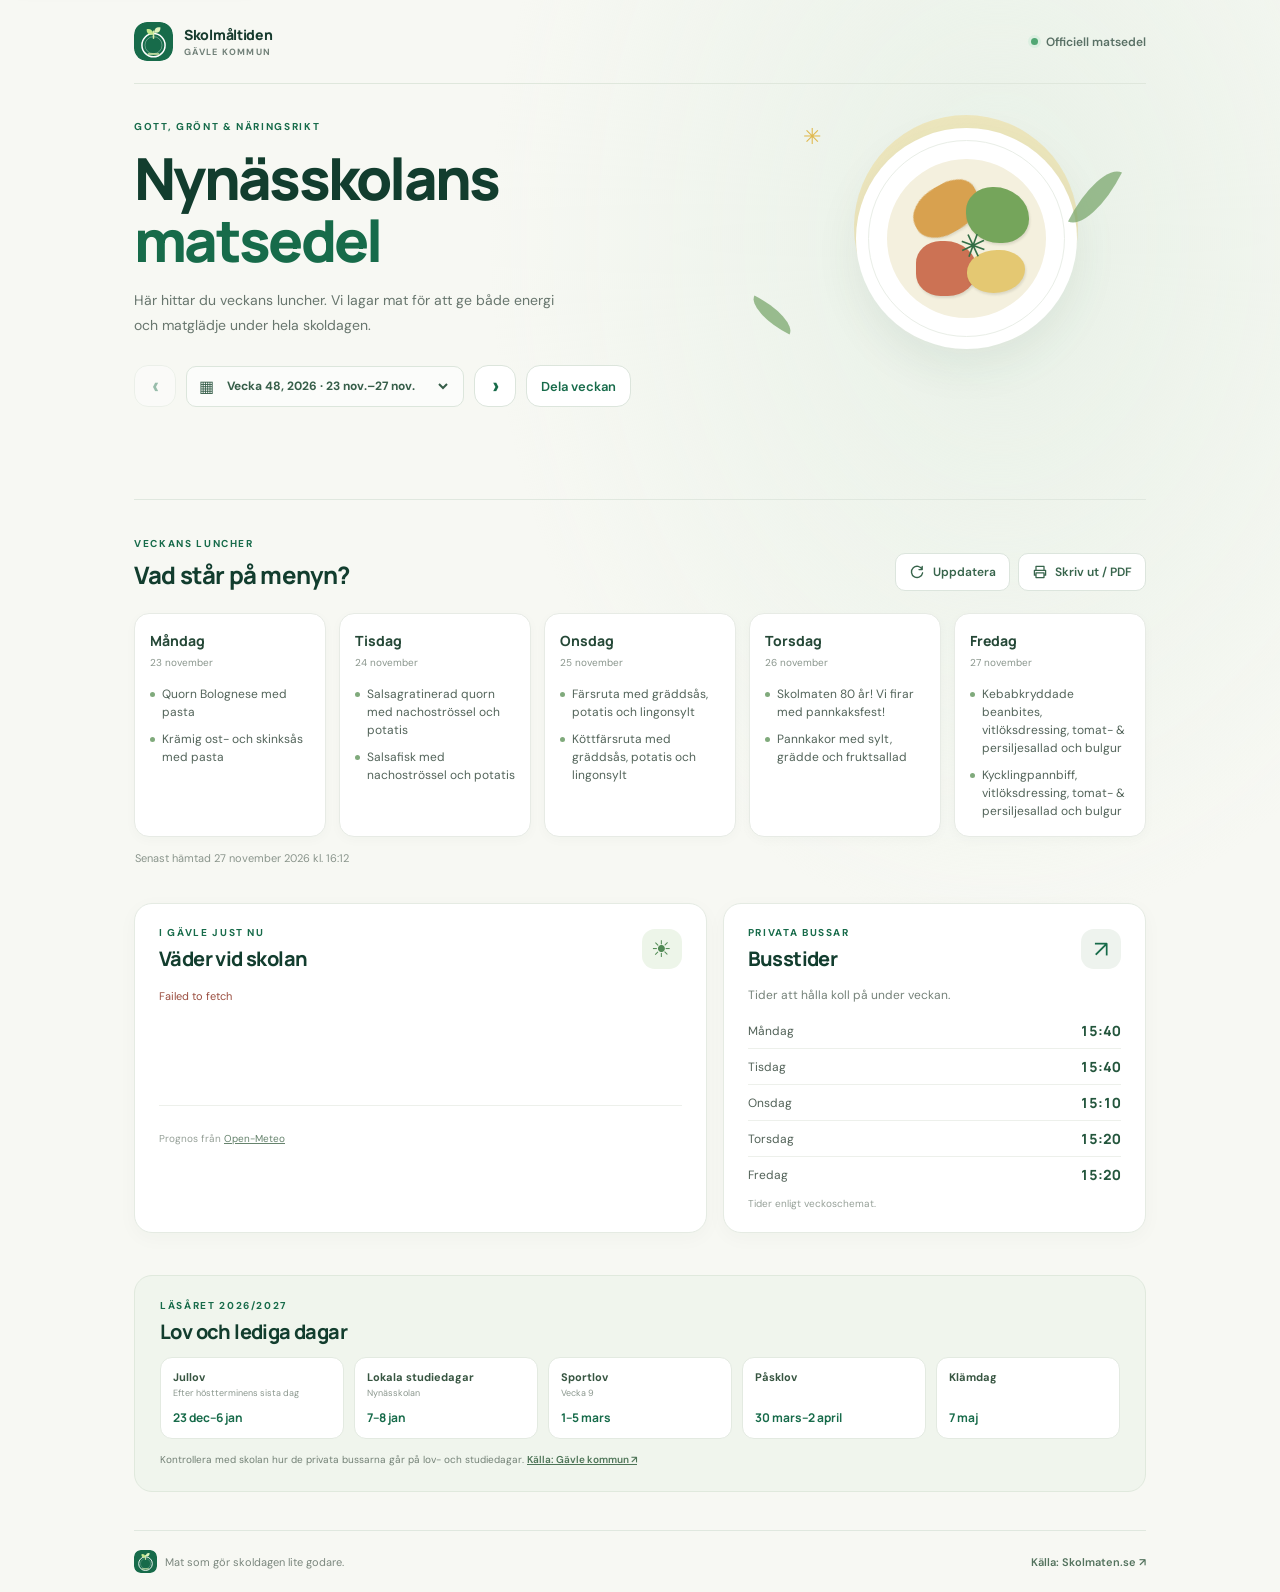
==== commit 8b813c8d: "Add semantic day headings and dates" ====
--- a/index.html
+++ b/index.html
@@ -11,7 +11,7 @@
   <link rel="preconnect" href="https://fonts.gstatic.com" crossorigin>
   <link href="https://fonts.googleapis.com/css2?family=DM+Sans:wght@400;500;600;700&family=Manrope:wght@400;500;600;700;800&display=swap" rel="stylesheet">
   <link rel="stylesheet" href="styles.css?v=2026-11-27-skip-link">
-  <script src="app.js?v=2026-11-27-skip-link" defer></script>
+  <script src="app.js?v=2026-11-27-semantic-days" defer></script>
 </head>
 <body>
   <a class="skip-link" href="#menu-heading">Hoppa till veckans matsedel</a>
--- a/styles.css
+++ b/styles.css
@@ -113,3 +113,5 @@
 .skip-link:focus{transform:translateY(0);outline:3px solid #5c9b71;outline-offset:3px}
 @media(forced-colors:active){.skip-link{background:Canvas;color:CanvasText;border:2px solid CanvasText}.skip-link:focus{background:Highlight;color:HighlightText;border-color:Highlight}}
 @media print{.skip-link{display:none!important}}
+
+.day-name{margin:0}
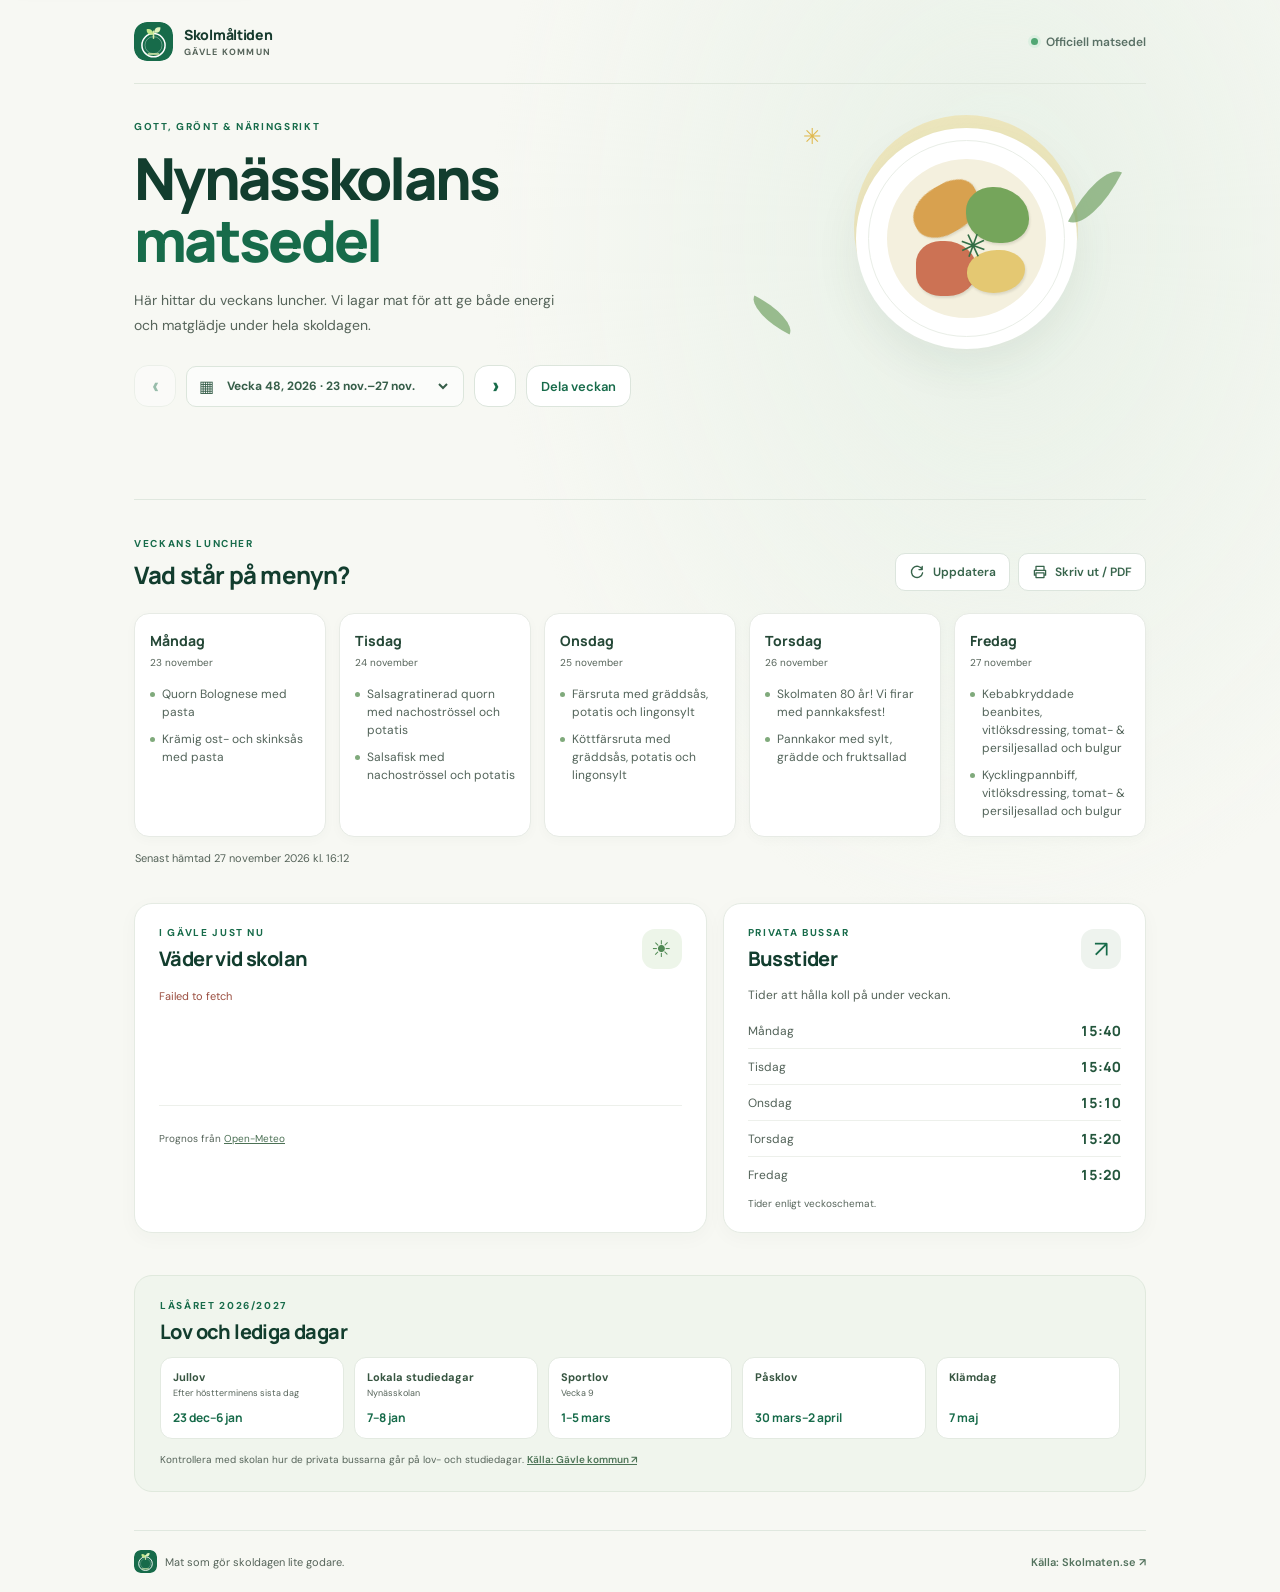
==== commit 452fefd0: "Increase contrast for supporting text" ====
--- a/index.html
+++ b/index.html
@@ -11,7 +11,7 @@
   <link rel="preconnect" href="https://fonts.gstatic.com" crossorigin>
   <link href="https://fonts.googleapis.com/css2?family=DM+Sans:wght@400;500;600;700&family=Manrope:wght@400;500;600;700;800&display=swap" rel="stylesheet">
   <link rel="stylesheet" href="styles.css?v=2026-11-27-skip-link">
-  <script src="app.js?v=2026-11-27-semantic-days" defer></script>
+  <script src="app.js?v=2026-11-27-readable-text" defer></script>
 </head>
 <body>
   <a class="skip-link" href="#menu-heading">Hoppa till veckans matsedel</a>
--- a/styles.css
+++ b/styles.css
@@ -1,10 +1,10 @@
-:root{font-family:"DM Sans",sans-serif;color:#173b2e;background:#f7f8f3;font-synthesis:none;text-rendering:optimizeLegibility;--green:#176b4a;--deep:#123d2e;--muted:#748078;--line:#e6eae3}*{box-sizing:border-box}body{margin:0;min-width:320px;background:radial-gradient(ellipse at 78% 15%,#e8f1e7 0,transparent 36%),#f7f8f3}.shell{max-width:1120px;margin:auto;padding:0 54px}.topbar{height:84px;display:flex;align-items:center;justify-content:space-between;border-bottom:1px solid #dfe7dc}.brand{display:flex;align-items:center;gap:11px;color:inherit;text-decoration:none}.brand-mark{display:grid;place-items:center;width:39px;height:39px;background:#e2eee3;border-radius:13px}.brand-mark svg{width:23px;stroke:var(--green);stroke-width:2;fill:none;stroke-linecap:round;stroke-linejoin:round}.brand-copy{display:flex;flex-direction:column;gap:2px}.brand-copy strong{font:800 14px Manrope,sans-serif;letter-spacing:-.3px}.brand-copy small{font-size:9px;letter-spacing:1.25px;color:#718078;font-weight:700}.live{display:flex;align-items:center;gap:8px;color:#597065;font-size:12px;font-weight:600}.live span{width:7px;height:7px;background:#51a774;border-radius:50%;box-shadow:0 0 0 3px #dcefe1}.hero{min-height:325px;display:flex;position:relative;align-items:center;overflow:hidden;border-bottom:1px solid #e0e8df}.hero-copy{position:relative;z-index:2;padding:36px 0 43px;max-width:510px}.eyebrow{margin:0 0 14px;color:var(--green);font-size:10px;font-weight:700;letter-spacing:1.65px}.hero h1{font:800 clamp(38px,5.2vw,58px)/1.07 Manrope,sans-serif;letter-spacing:-2.7px;margin:0;color:var(--deep)}.hero h1 span{color:var(--green)}.intro{max-width:440px;font-size:14px;line-height:1.75;color:#68766e;margin:17px 0 19px}.week-label{display:inline-flex;align-items:center;gap:9px;border:1px solid #dce6dc;border-radius:10px;background:#fff9;padding:9px 12px;color:#365e49;font-size:12px;font-weight:700}.calendar-icon{font-size:16px}.hero-art{position:absolute;width:410px;height:310px;right:11px;top:1px}.sun{position:absolute;width:224px;height:224px;background:#f0d887;border-radius:50%;top:30px;right:57px;opacity:.45}.plate{position:absolute;width:221px;height:221px;border-radius:50%;background:#fff;box-shadow:0 16px 45px #274b3014;right:58px;top:43px;display:grid;place-items:center}.plate:before{content:"";position:absolute;inset:12px;border:1px solid #e9eee7;border-radius:50%}.plate-inner{position:relative;width:159px;height:159px;border-radius:50%;background:#f4f0de;overflow:hidden}.food{position:absolute;display:block;border-radius:50%;filter:drop-shadow(1px 2px 1px #3d392222)}.food-one{width:70px;height:48px;background:#d8a14f;left:24px;top:26px;transform:rotate(-29deg);border-radius:50% 38% 48% 42%}.food-two{width:63px;height:56px;background:#75a55b;right:17px;top:28px;border-radius:42% 56% 42% 53%}.food-three{width:61px;height:55px;background:#cc7254;left:29px;bottom:22px;border-radius:42% 55% 50% 42%}.food-four{width:58px;height:43px;background:#e4c872;right:21px;bottom:25px;border-radius:52% 44% 55% 46%}.herb{position:absolute;left:72px;top:65px;font-size:33px;color:#336e45;transform:rotate(20deg)}.leaf{position:absolute;background:#78a66a;width:26px;height:68px;border-radius:100% 0 100% 0;opacity:.72;transform:rotate(27deg)}.leaf-one{right:27px;top:78px}.leaf-two{right:350px;top:196px;transform:rotate(-63deg) scale(.72)}.sparkle{position:absolute;right:314px;top:37px;color:#e0b94f;font-size:22px}.menu-section{padding:37px 0 32px}.section-heading{display:flex;align-items:end;justify-content:space-between;margin-bottom:22px}.section-heading .eyebrow{margin-bottom:8px}.section-heading h2{margin:0;font:750 24px Manrope,sans-serif;letter-spacing:-.8px;color:var(--deep)}.refresh{display:inline-flex;align-items:center;gap:8px;background:#fff;border:1px solid #dce5dd;border-radius:10px;padding:10px 13px;color:#37644b;font:600 12px "DM Sans",sans-serif;cursor:pointer;transition:all .18s}.refresh:hover{border-color:#89ad94;background:#f2f7f1}.refresh:disabled{opacity:.55;cursor:wait}.refresh svg{width:16px;height:16px;fill:none;stroke:currentColor;stroke-width:1.7;stroke-linecap:round;stroke-linejoin:round}.menu-grid{display:grid;grid-template-columns:repeat(5,minmax(0,1fr));gap:13px}.day-card{min-height:182px;background:#fff;border:1px solid #e7ebe5;border-radius:15px;padding:17px 15px 16px;box-shadow:0 3px 12px #193a2107;display:flex;flex-direction:column;transition:transform .2s,box-shadow .2s}.day-card:hover{transform:translateY(-3px);box-shadow:0 9px 22px #193a2110}.day-card.today{border-color:#a9cbb1;box-shadow:0 0 0 2px #e5f1e5}.day-top{display:flex;align-items:center;justify-content:space-between;margin-bottom:14px}.day-name{font:750 14px Manrope,sans-serif;color:#254837}.today-badge{font-size:9px;color:#fff;background:#39835c;padding:4px 7px;border-radius:99px;font-weight:700}.day-date{font-size:10px;color:#8a968d;margin-top:3px}.meal-list{list-style:none;padding:0;margin:0;display:flex;flex-direction:column;gap:9px}.meal-list li{font-size:12px;line-height:1.5;color:#53645a;padding-left:12px;position:relative}.meal-list li:before{content:"";position:absolute;left:0;top:.55em;width:5px;height:5px;border-radius:50%;background:#80aa7c}.day-empty{font-size:12px;line-height:1.6;color:#879188;margin:0}.status{margin:0 0 14px;padding:14px 16px;border-radius:11px;background:#edf4ed;color:#466850;font-size:13px;display:flex;align-items:center;gap:10px}.status:empty{display:none}.status.error{background:#fff0ec;color:#9d402d;border:1px solid #f3d2ca}.status.success{display:none}.spinner{width:15px;height:15px;border:2px solid #c8ddca;border-top-color:#39835c;border-radius:50%;animation:spin .8s linear infinite}@keyframes spin{to{transform:rotate(360deg)}}.last-updated{font-size:11px;color:#8a958c;margin:14px 1px 0;min-height:15px}footer{min-height:62px;border-top:1px solid #e0e8df;display:flex;align-items:center;gap:8px;color:#7b877e;font-size:11px}footer a{margin-left:auto;color:#53725d;text-decoration:none;font-weight:600}footer a:hover{text-decoration:underline}.footer-mark{color:#79a77d;font-size:16px}@media(max-width:900px){.shell{padding:0 32px}.hero-art{right:-67px;opacity:.75}.hero-copy{max-width:470px}.menu-grid{grid-template-columns:repeat(3,minmax(0,1fr))}}@media(max-width:620px){.shell{padding:0 19px}.topbar{height:70px}.live{font-size:10px}.hero{min-height:300px}.hero-copy{padding:31px 0 34px;max-width:100%}.hero h1{font-size:43px}.intro{max-width:365px;font-size:13px;padding-right:28px}.hero-art{width:250px;height:190px;right:-108px;top:42px;opacity:.22}.plate{width:172px;height:172px;right:40px;top:8px}.plate-inner{transform:scale(.77)}.sun{width:175px;height:175px;right:39px;top:2px}.menu-section{padding-top:30px}.section-heading h2{font-size:20px}.refresh{padding:9px 10px}.refresh span{display:none}.menu-grid{grid-template-columns:repeat(2,minmax(0,1fr));gap:10px}.day-card{min-height:174px;padding:15px 13px}.day-name{font-size:13px}.meal-list li{font-size:11px}footer{flex-wrap:wrap;padding:13px 0;line-height:1.5}footer a{margin-left:auto}}@media(max-width:370px){.hero h1{font-size:37px}.menu-grid{gap:8px}.day-card{padding:13px 11px}}
+:root{font-family:"DM Sans",sans-serif;color:#173b2e;background:#f7f8f3;font-synthesis:none;text-rendering:optimizeLegibility;--green:#176b4a;--deep:#123d2e;--muted:#56645a;--line:#e6eae3}*{box-sizing:border-box}body{margin:0;min-width:320px;background:radial-gradient(ellipse at 78% 15%,#e8f1e7 0,transparent 36%),#f7f8f3}.shell{max-width:1120px;margin:auto;padding:0 54px}.topbar{height:84px;display:flex;align-items:center;justify-content:space-between;border-bottom:1px solid #dfe7dc}.brand{display:flex;align-items:center;gap:11px;color:inherit;text-decoration:none}.brand-mark{display:grid;place-items:center;width:39px;height:39px;background:#e2eee3;border-radius:13px}.brand-mark svg{width:23px;stroke:var(--green);stroke-width:2;fill:none;stroke-linecap:round;stroke-linejoin:round}.brand-copy{display:flex;flex-direction:column;gap:2px}.brand-copy strong{font:800 14px Manrope,sans-serif;letter-spacing:-.3px}.brand-copy small{font-size:9px;letter-spacing:1.25px;color:#56645a;font-weight:700}.live{display:flex;align-items:center;gap:8px;color:#597065;font-size:12px;font-weight:600}.live span{width:7px;height:7px;background:#51a774;border-radius:50%;box-shadow:0 0 0 3px #dcefe1}.hero{min-height:325px;display:flex;position:relative;align-items:center;overflow:hidden;border-bottom:1px solid #e0e8df}.hero-copy{position:relative;z-index:2;padding:36px 0 43px;max-width:510px}.eyebrow{margin:0 0 14px;color:var(--green);font-size:10px;font-weight:700;letter-spacing:1.65px}.hero h1{font:800 clamp(38px,5.2vw,58px)/1.07 Manrope,sans-serif;letter-spacing:-2.7px;margin:0;color:var(--deep)}.hero h1 span{color:var(--green)}.intro{max-width:440px;font-size:14px;line-height:1.75;color:#56645a;margin:17px 0 19px}.week-label{display:inline-flex;align-items:center;gap:9px;border:1px solid #dce6dc;border-radius:10px;background:#fff9;padding:9px 12px;color:#365e49;font-size:12px;font-weight:700}.calendar-icon{font-size:16px}.hero-art{position:absolute;width:410px;height:310px;right:11px;top:1px}.sun{position:absolute;width:224px;height:224px;background:#f0d887;border-radius:50%;top:30px;right:57px;opacity:.45}.plate{position:absolute;width:221px;height:221px;border-radius:50%;background:#fff;box-shadow:0 16px 45px #274b3014;right:58px;top:43px;display:grid;place-items:center}.plate:before{content:"";position:absolute;inset:12px;border:1px solid #e9eee7;border-radius:50%}.plate-inner{position:relative;width:159px;height:159px;border-radius:50%;background:#f4f0de;overflow:hidden}.food{position:absolute;display:block;border-radius:50%;filter:drop-shadow(1px 2px 1px #3d392222)}.food-one{width:70px;height:48px;background:#d8a14f;left:24px;top:26px;transform:rotate(-29deg);border-radius:50% 38% 48% 42%}.food-two{width:63px;height:56px;background:#75a55b;right:17px;top:28px;border-radius:42% 56% 42% 53%}.food-three{width:61px;height:55px;background:#cc7254;left:29px;bottom:22px;border-radius:42% 55% 50% 42%}.food-four{width:58px;height:43px;background:#e4c872;right:21px;bottom:25px;border-radius:52% 44% 55% 46%}.herb{position:absolute;left:72px;top:65px;font-size:33px;color:#336e45;transform:rotate(20deg)}.leaf{position:absolute;background:#78a66a;width:26px;height:68px;border-radius:100% 0 100% 0;opacity:.72;transform:rotate(27deg)}.leaf-one{right:27px;top:78px}.leaf-two{right:350px;top:196px;transform:rotate(-63deg) scale(.72)}.sparkle{position:absolute;right:314px;top:37px;color:#e0b94f;font-size:22px}.menu-section{padding:37px 0 32px}.section-heading{display:flex;align-items:end;justify-content:space-between;margin-bottom:22px}.section-heading .eyebrow{margin-bottom:8px}.section-heading h2{margin:0;font:750 24px Manrope,sans-serif;letter-spacing:-.8px;color:var(--deep)}.refresh{display:inline-flex;align-items:center;gap:8px;background:#fff;border:1px solid #dce5dd;border-radius:10px;padding:10px 13px;color:#37644b;font:600 12px "DM Sans",sans-serif;cursor:pointer;transition:all .18s}.refresh:hover{border-color:#89ad94;background:#f2f7f1}.refresh:disabled{opacity:.55;cursor:wait}.refresh svg{width:16px;height:16px;fill:none;stroke:currentColor;stroke-width:1.7;stroke-linecap:round;stroke-linejoin:round}.menu-grid{display:grid;grid-template-columns:repeat(5,minmax(0,1fr));gap:13px}.day-card{min-height:182px;background:#fff;border:1px solid #e7ebe5;border-radius:15px;padding:17px 15px 16px;box-shadow:0 3px 12px #193a2107;display:flex;flex-direction:column;transition:transform .2s,box-shadow .2s}.day-card:hover{transform:translateY(-3px);box-shadow:0 9px 22px #193a2110}.day-card.today{border-color:#a9cbb1;box-shadow:0 0 0 2px #e5f1e5}.day-top{display:flex;align-items:center;justify-content:space-between;margin-bottom:14px}.day-name{font:750 14px Manrope,sans-serif;color:#254837}.today-badge{font-size:9px;color:#fff;background:#39835c;padding:4px 7px;border-radius:99px;font-weight:700}.day-date{font-size:10px;color:#56645a;margin-top:3px}.meal-list{list-style:none;padding:0;margin:0;display:flex;flex-direction:column;gap:9px}.meal-list li{font-size:12px;line-height:1.5;color:#53645a;padding-left:12px;position:relative}.meal-list li:before{content:"";position:absolute;left:0;top:.55em;width:5px;height:5px;border-radius:50%;background:#80aa7c}.day-empty{font-size:12px;line-height:1.6;color:#56645a;margin:0}.status{margin:0 0 14px;padding:14px 16px;border-radius:11px;background:#edf4ed;color:#466850;font-size:13px;display:flex;align-items:center;gap:10px}.status:empty{display:none}.status.error{background:#fff0ec;color:#9d402d;border:1px solid #f3d2ca}.status.success{display:none}.spinner{width:15px;height:15px;border:2px solid #c8ddca;border-top-color:#39835c;border-radius:50%;animation:spin .8s linear infinite}@keyframes spin{to{transform:rotate(360deg)}}.last-updated{font-size:11px;color:#56645a;margin:14px 1px 0;min-height:15px}footer{min-height:62px;border-top:1px solid #e0e8df;display:flex;align-items:center;gap:8px;color:#56645a;font-size:11px}footer a{margin-left:auto;color:#53725d;text-decoration:none;font-weight:600}footer a:hover{text-decoration:underline}.footer-mark{color:#79a77d;font-size:16px}@media(max-width:900px){.shell{padding:0 32px}.hero-art{right:-67px;opacity:.75}.hero-copy{max-width:470px}.menu-grid{grid-template-columns:repeat(3,minmax(0,1fr))}}@media(max-width:620px){.shell{padding:0 19px}.topbar{height:70px}.live{font-size:10px}.hero{min-height:300px}.hero-copy{padding:31px 0 34px;max-width:100%}.hero h1{font-size:43px}.intro{max-width:365px;font-size:13px;padding-right:28px}.hero-art{width:250px;height:190px;right:-108px;top:42px;opacity:.22}.plate{width:172px;height:172px;right:40px;top:8px}.plate-inner{transform:scale(.77)}.sun{width:175px;height:175px;right:39px;top:2px}.menu-section{padding-top:30px}.section-heading h2{font-size:20px}.refresh{padding:9px 10px}.refresh span{display:none}.menu-grid{grid-template-columns:repeat(2,minmax(0,1fr));gap:10px}.day-card{min-height:174px;padding:15px 13px}.day-name{font-size:13px}.meal-list li{font-size:11px}footer{flex-wrap:wrap;padding:13px 0;line-height:1.5}footer a{margin-left:auto}}@media(max-width:370px){.hero h1{font-size:37px}.menu-grid{gap:8px}.day-card{padding:13px 11px}}
 
-.extras-section{padding:5px 0 42px}.extras-grid{display:grid;grid-template-columns:1.15fr .85fr;gap:16px}.info-panel{background:#fff;border:1px solid #e5ebe3;border-radius:18px;padding:22px 24px;box-shadow:0 5px 20px #193a2108}.panel-heading{display:flex;align-items:center;justify-content:space-between}.panel-heading .eyebrow{margin:0 0 6px}.panel-heading h2{font:750 20px Manrope,sans-serif;letter-spacing:-.6px;color:var(--deep);margin:0}.weather-mark,.bus-mark{display:grid;place-items:center;width:40px;height:40px;border-radius:13px;background:#edf5e9;color:#518a55;font-size:23px}.bus-mark{background:#eef3ee;color:var(--green)}.weather-status{font-size:11px;color:#849188;margin:17px 0 9px;min-height:16px}.weather-error{color:#9a4d3f}.weather-current{display:flex;align-items:center;gap:15px;min-height:83px}.current-weather-icon{font-size:44px}.current-weather-detail{display:flex;align-items:baseline;gap:8px;flex-wrap:wrap}.current-weather-detail strong{font:800 32px Manrope,sans-serif;color:var(--deep);letter-spacing:-1.5px}.current-weather-detail span{font-size:13px;font-weight:700;color:#375a46}.current-weather-detail small{flex-basis:100%;font-size:11px;color:#7e8a81}.weather-forecast{display:grid;grid-template-columns:repeat(5,minmax(0,1fr));gap:6px;border-top:1px solid #edf0eb;padding-top:14px;margin-top:8px}.forecast-day{display:flex;flex-direction:column;align-items:center;gap:6px;color:#647269;font-size:10px}.forecast-day>span:first-child{text-transform:capitalize}.forecast-icon{font-size:19px}.forecast-temps{font-size:9px;color:#415d4b;font-weight:700;white-space:nowrap}.weather-credit,.bus-note{margin:12px 0 0;color:#96a098;font-size:10px}.weather-credit a{color:#66836d}.bus-intro{font-size:12px;color:#758279;margin:15px 0 10px}.bus-list{list-style:none;padding:0;margin:0}.bus-list li{display:flex;justify-content:space-between;align-items:center;padding:8px 0;border-bottom:1px solid #edf0eb;font-size:12px;color:#526258}.bus-list li:last-child{border-bottom:0}.bus-list time{font:750 14px Manrope,sans-serif;color:#24563d;font-variant-numeric:tabular-nums}.bus-note{margin-top:5px}
+.extras-section{padding:5px 0 42px}.extras-grid{display:grid;grid-template-columns:1.15fr .85fr;gap:16px}.info-panel{background:#fff;border:1px solid #e5ebe3;border-radius:18px;padding:22px 24px;box-shadow:0 5px 20px #193a2108}.panel-heading{display:flex;align-items:center;justify-content:space-between}.panel-heading .eyebrow{margin:0 0 6px}.panel-heading h2{font:750 20px Manrope,sans-serif;letter-spacing:-.6px;color:var(--deep);margin:0}.weather-mark,.bus-mark{display:grid;place-items:center;width:40px;height:40px;border-radius:13px;background:#edf5e9;color:#518a55;font-size:23px}.bus-mark{background:#eef3ee;color:var(--green)}.weather-status{font-size:11px;color:#56645a;margin:17px 0 9px;min-height:16px}.weather-error{color:#9a4d3f}.weather-current{display:flex;align-items:center;gap:15px;min-height:83px}.current-weather-icon{font-size:44px}.current-weather-detail{display:flex;align-items:baseline;gap:8px;flex-wrap:wrap}.current-weather-detail strong{font:800 32px Manrope,sans-serif;color:var(--deep);letter-spacing:-1.5px}.current-weather-detail span{font-size:13px;font-weight:700;color:#375a46}.current-weather-detail small{flex-basis:100%;font-size:11px;color:#56645a}.weather-forecast{display:grid;grid-template-columns:repeat(5,minmax(0,1fr));gap:6px;border-top:1px solid #edf0eb;padding-top:14px;margin-top:8px}.forecast-day{display:flex;flex-direction:column;align-items:center;gap:6px;color:#647269;font-size:10px}.forecast-day>span:first-child{text-transform:capitalize}.forecast-icon{font-size:19px}.forecast-temps{font-size:9px;color:#415d4b;font-weight:700;white-space:nowrap}.weather-credit,.bus-note{margin:12px 0 0;color:#56645a;font-size:10px}.weather-credit a{color:#4c7155}.bus-intro{font-size:12px;color:#56645a;margin:15px 0 10px}.bus-list{list-style:none;padding:0;margin:0}.bus-list li{display:flex;justify-content:space-between;align-items:center;padding:8px 0;border-bottom:1px solid #edf0eb;font-size:12px;color:#526258}.bus-list li:last-child{border-bottom:0}.bus-list time{font:750 14px Manrope,sans-serif;color:#24563d;font-variant-numeric:tabular-nums}.bus-note{margin-top:5px}
 @media(max-width:700px){.extras-grid{grid-template-columns:1fr}.extras-section{padding-bottom:30px}.info-panel{padding:20px}.bus-list li{padding:10px 0}}
 
 /* Extra actions and school calendar */
-.print-button{display:inline-flex;align-items:center;gap:7px;background:#fff;border:1px solid #dce5dd;border-radius:10px;padding:10px 13px;color:#37644b;font:600 12px "DM Sans",sans-serif;cursor:pointer;transition:all .18s}.print-button:hover{border-color:#89ad94;background:#f2f7f1}.print-button svg{width:16px;height:16px;fill:none;stroke:currentColor;stroke-width:1.6;stroke-linecap:round;stroke-linejoin:round}.today-badge{font-size:8px;letter-spacing:.25px;padding:5px 7px;white-space:nowrap;background:#176b4a}.today.day-card{border:2px solid #75aa80;background:linear-gradient(180deg,#f5faf3,#fff 52%);box-shadow:0 0 0 3px #e2efe1,0 7px 18px #193a210c}.forecast-rain{font-size:9px;color:#688476;white-space:nowrap}.calendar-section{padding:0 0 38px}.calendar-panel{background:#f0f5ed;border:1px solid #e0e9dd;border-radius:18px;padding:23px 25px}.calendar-heading{margin-bottom:12px}.calendar-heading .eyebrow{margin-bottom:6px}.calendar-heading h2{font:750 20px Manrope,sans-serif;color:var(--deep);margin:0;letter-spacing:-.6px}.holiday-list{list-style:none;padding:0;margin:0;display:grid;grid-template-columns:repeat(5,minmax(0,1fr));gap:10px}.holiday-list li{min-height:78px;padding:12px;background:#fff;border:1px solid #e3eae1;border-radius:12px;display:flex;flex-direction:column;justify-content:space-between;gap:10px}.holiday-list li span{display:flex;flex-direction:column;gap:3px}.holiday-list strong{font-size:11px;color:#375541}.holiday-list small{font-size:9px;color:#8b978e}.holiday-list time{font:700 12px Manrope,sans-serif;color:#176b4a;white-space:nowrap}.calendar-note{margin:13px 0 0;font-size:10px;line-height:1.6;color:#738176}.calendar-note a{color:#4d7457;font-weight:600}.section-heading{gap:8px}.section-heading>div:first-child{margin-right:auto}
+.print-button{display:inline-flex;align-items:center;gap:7px;background:#fff;border:1px solid #dce5dd;border-radius:10px;padding:10px 13px;color:#37644b;font:600 12px "DM Sans",sans-serif;cursor:pointer;transition:all .18s}.print-button:hover{border-color:#89ad94;background:#f2f7f1}.print-button svg{width:16px;height:16px;fill:none;stroke:currentColor;stroke-width:1.6;stroke-linecap:round;stroke-linejoin:round}.today-badge{font-size:8px;letter-spacing:.25px;padding:5px 7px;white-space:nowrap;background:#176b4a}.today.day-card{border:2px solid #75aa80;background:linear-gradient(180deg,#f5faf3,#fff 52%);box-shadow:0 0 0 3px #e2efe1,0 7px 18px #193a210c}.forecast-rain{font-size:9px;color:#56645a;white-space:nowrap}.calendar-section{padding:0 0 38px}.calendar-panel{background:#f0f5ed;border:1px solid #e0e9dd;border-radius:18px;padding:23px 25px}.calendar-heading{margin-bottom:12px}.calendar-heading .eyebrow{margin-bottom:6px}.calendar-heading h2{font:750 20px Manrope,sans-serif;color:var(--deep);margin:0;letter-spacing:-.6px}.holiday-list{list-style:none;padding:0;margin:0;display:grid;grid-template-columns:repeat(5,minmax(0,1fr));gap:10px}.holiday-list li{min-height:78px;padding:12px;background:#fff;border:1px solid #e3eae1;border-radius:12px;display:flex;flex-direction:column;justify-content:space-between;gap:10px}.holiday-list li span{display:flex;flex-direction:column;gap:3px}.holiday-list strong{font-size:11px;color:#375541}.holiday-list small{font-size:9px;color:#56645a}.holiday-list time{font:700 12px Manrope,sans-serif;color:#176b4a;white-space:nowrap}.calendar-note{margin:13px 0 0;font-size:10px;line-height:1.6;color:#56645a}.calendar-note a{color:#4d7457;font-weight:600}.section-heading{gap:8px}.section-heading>div:first-child{margin-right:auto}
 @media(max-width:900px){.holiday-list{grid-template-columns:repeat(3,minmax(0,1fr))}}
 @media(max-width:620px){.print-button{padding:9px 10px}.print-button span{display:none}.today-badge{font-size:7px;padding:4px 5px}.holiday-list{grid-template-columns:repeat(2,minmax(0,1fr))}.calendar-panel{padding:19px}.calendar-section{padding-bottom:28px}}
 @media print{body,body *{color:#111!important;background:#fff!important;box-shadow:none!important;text-shadow:none!important}.shell{max-width:none;padding:0 12px}.topbar{height:auto;padding:10px 0}.hero{min-height:0}.hero-copy{padding:14px 0}.hero-art,.refresh,.print-button,.weather-mark,.bus-mark,.weather-status,.weather-credit,.footer-mark,footer a{display:none!important}.menu-section{padding:12px 0}.menu-grid{grid-template-columns:repeat(5,minmax(0,1fr));gap:7px}.day-card{min-height:0;padding:10px;border:1px solid #bbb;break-inside:avoid}.today.day-card{border:2px solid #333}.extras-section{padding:8px 0}.extras-grid{grid-template-columns:1.15fr .85fr;gap:8px}.info-panel,.calendar-panel{padding:12px;border:1px solid #bbb;break-inside:avoid}.calendar-section{padding:6px 0}.holiday-list{grid-template-columns:repeat(5,minmax(0,1fr));gap:5px}.holiday-list li{min-height:0;padding:7px}.meal-list li,.bus-list li{font-size:10px}footer{padding:8px 0;font-size:10px}a{text-decoration:none!important}}
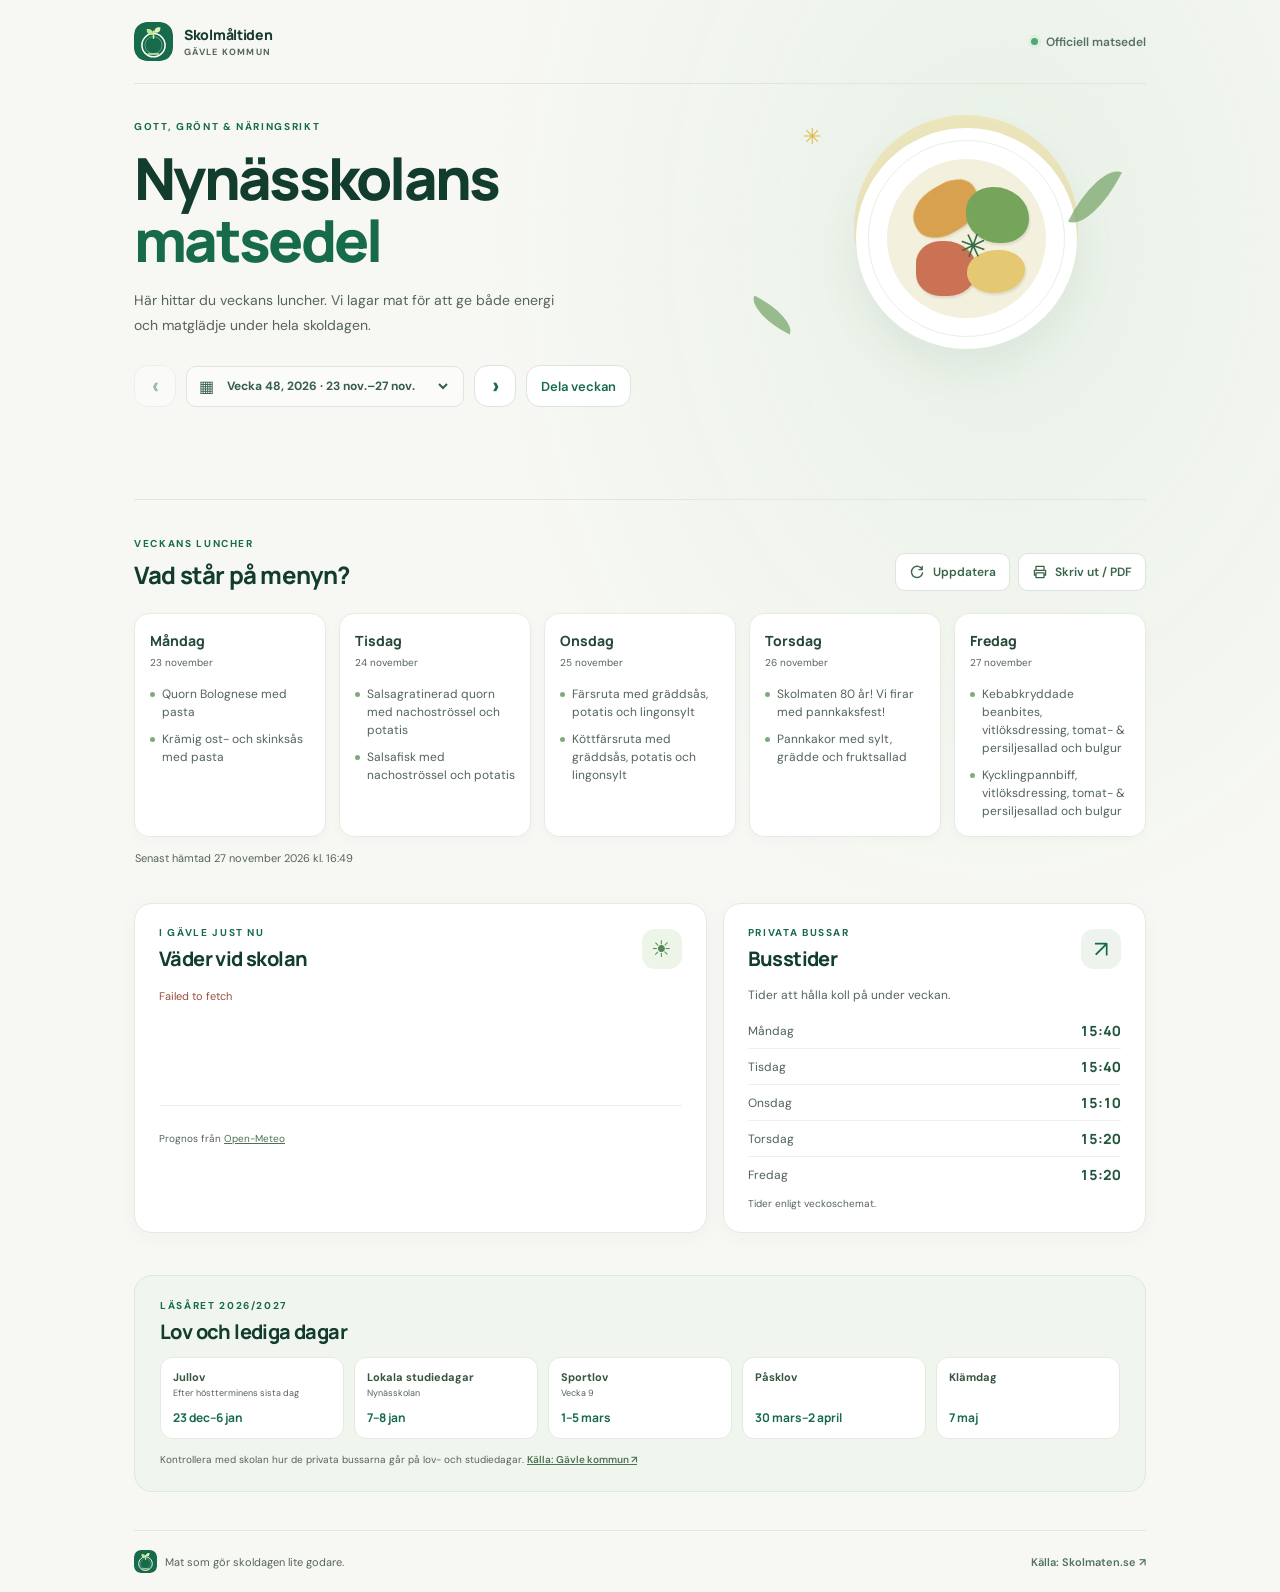
==== commit 7dc01ec3: "Add Teams link preview metadata" ====
--- a/index.html
+++ b/index.html
@@ -5,12 +5,19 @@
   <meta name="viewport" content="width=device-width, initial-scale=1">
   <meta name="theme-color" content="#176b4a">
   <link rel="icon" href="assets/nynas-logo.svg" type="image/svg+xml">
-  <meta name="description" content="Veckans matsedel för Nynässkolan i Gävle.">
+  <meta name="description" content="Matsedel, framtida veckor, väder och busstider för Nynässkolan i Gävle.">
+  <meta property="og:locale" content="sv_SE">
+  <meta property="og:type" content="website">
+  <meta property="og:site_name" content="Nynässkolans matsedel">
+  <meta property="og:title" content="Nynässkolans matsedel i Gävle">
+  <meta property="og:description" content="Se veckans luncher och publicerade framtida veckor för Nynässkolan.">
+  <meta property="og:url" content="https://kallekalsong.github.io/Nynasskolan-Matsedel/">
+  <meta name="twitter:card" content="summary">
   <title>Matsedel · Nynässkolan</title>
   <link rel="preconnect" href="https://fonts.googleapis.com">
   <link rel="preconnect" href="https://fonts.gstatic.com" crossorigin>
   <link href="https://fonts.googleapis.com/css2?family=DM+Sans:wght@400;500;600;700&family=Manrope:wght@400;500;600;700;800&display=swap" rel="stylesheet">
-  <link rel="stylesheet" href="styles.css?v=2026-11-27-skip-link">
+  <link rel="stylesheet" href="styles.css?v=2026-11-27-contrast">
   <script src="app.js?v=2026-11-27-readable-text" defer></script>
 </head>
 <body>
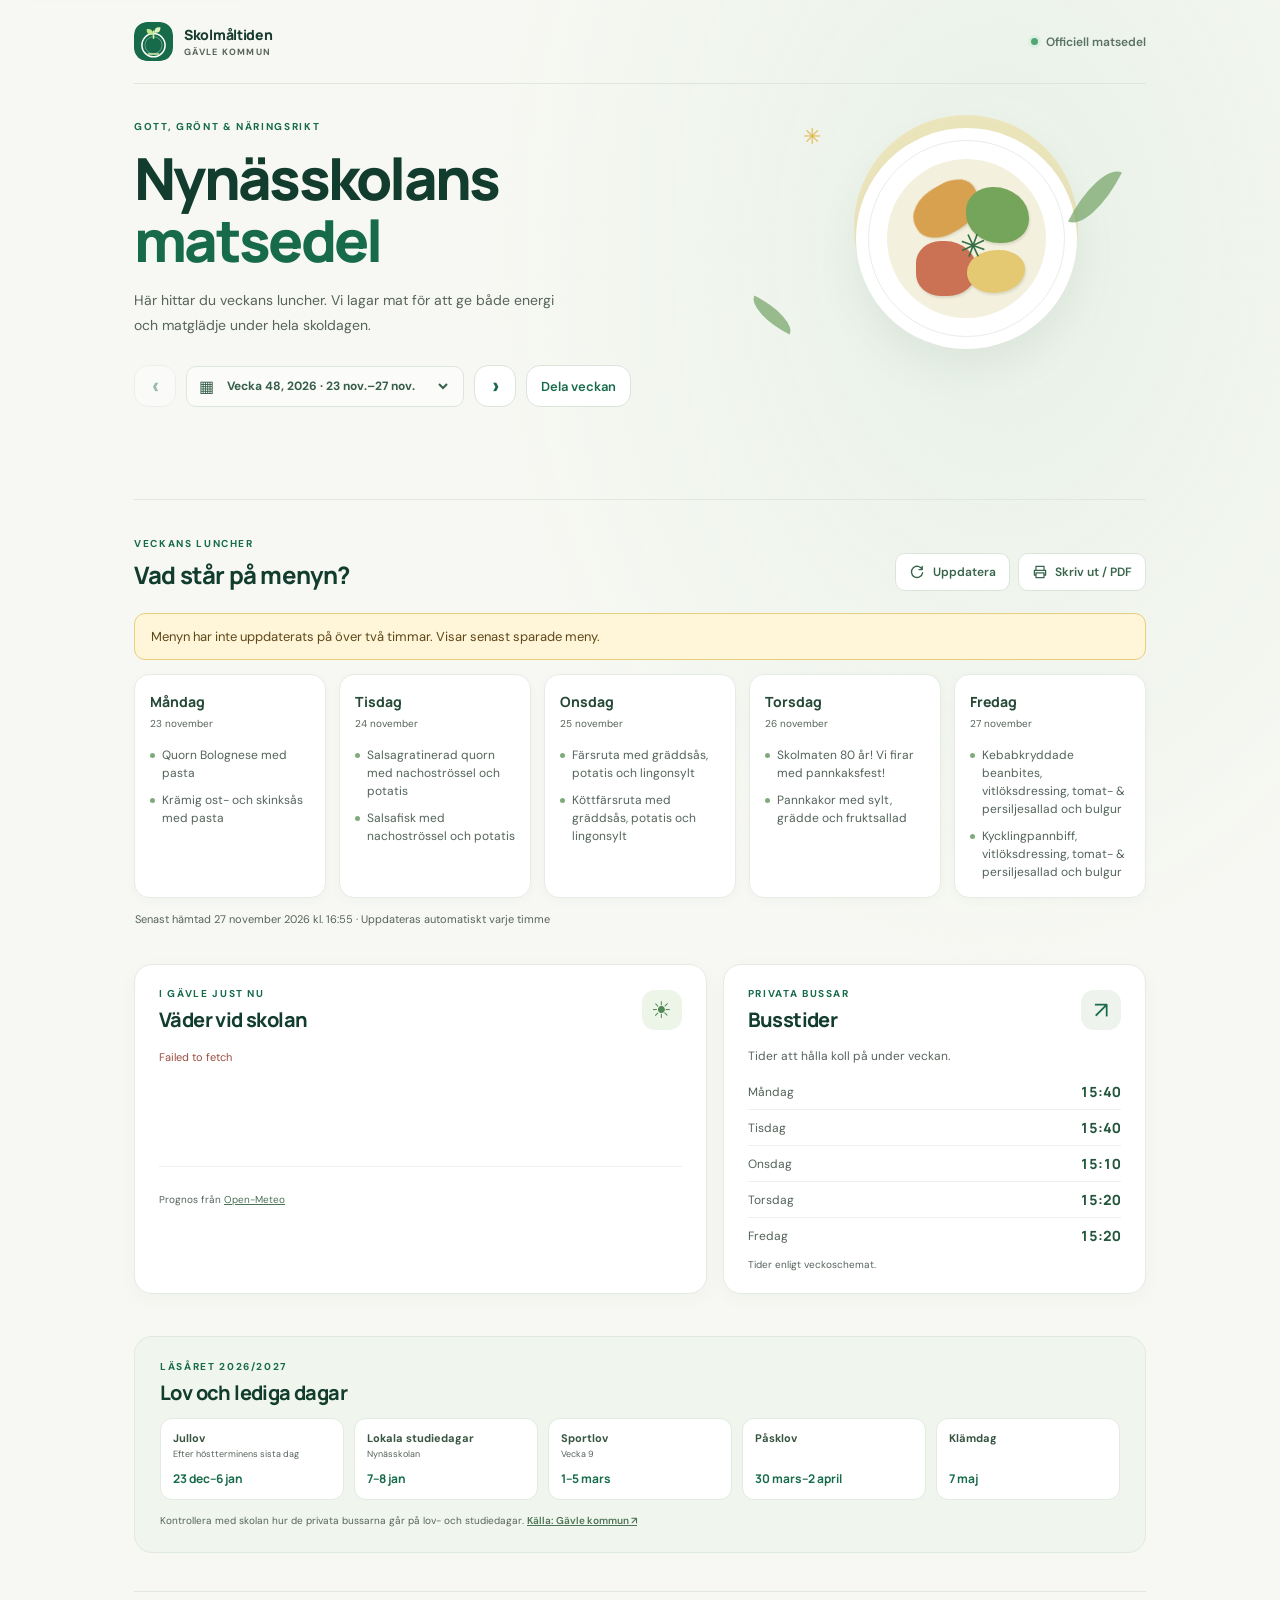
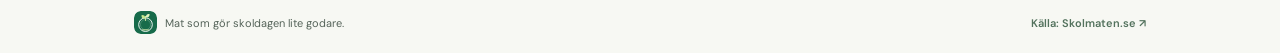
==== commit b0cc3584: "Warn when saved menu data is outdated" ====
--- a/index.html
+++ b/index.html
@@ -17,8 +17,8 @@
   <link rel="preconnect" href="https://fonts.googleapis.com">
   <link rel="preconnect" href="https://fonts.gstatic.com" crossorigin>
   <link href="https://fonts.googleapis.com/css2?family=DM+Sans:wght@400;500;600;700&family=Manrope:wght@400;500;600;700;800&display=swap" rel="stylesheet">
-  <link rel="stylesheet" href="styles.css?v=2026-11-27-contrast">
-  <script src="app.js?v=2026-11-27-readable-text" defer></script>
+  <link rel="stylesheet" href="styles.css?v=2026-11-27-stale-warning">
+  <script src="app.js?v=2026-11-27-stale-warning" defer></script>
 </head>
 <body>
   <a class="skip-link" href="#menu-heading">Hoppa till veckans matsedel</a>
--- a/styles.css
+++ b/styles.css
@@ -115,3 +115,7 @@
 @media print{.skip-link{display:none!important}}
 
 .day-name{margin:0}
+
+.status.warning{background:#fff6d9;color:#5e4718;border:1px solid #e8cf79}
+@media(prefers-color-scheme:dark){.status.warning{background:#3b321d;color:#f4d88b;border-color:#72602e}}
+@media(forced-colors:active){.status.warning{background:Canvas;color:CanvasText;border-color:CanvasText}}
